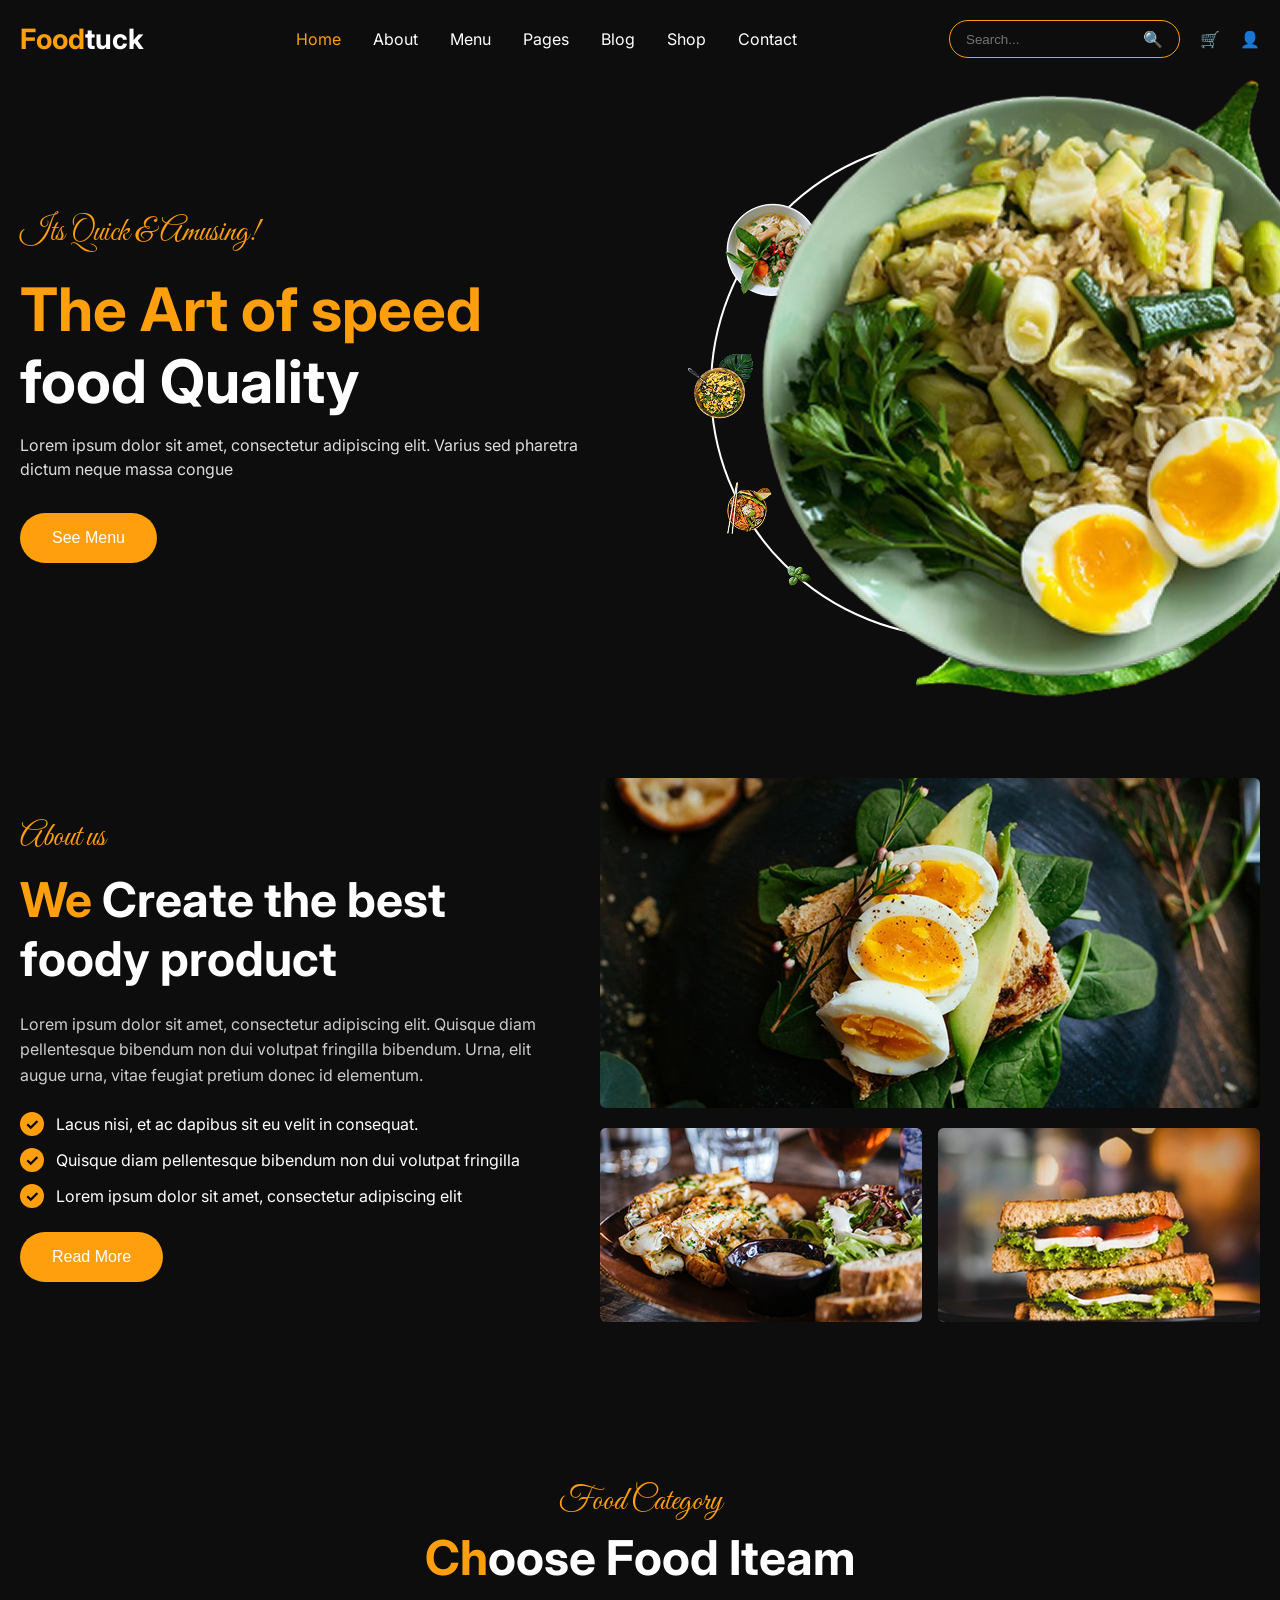
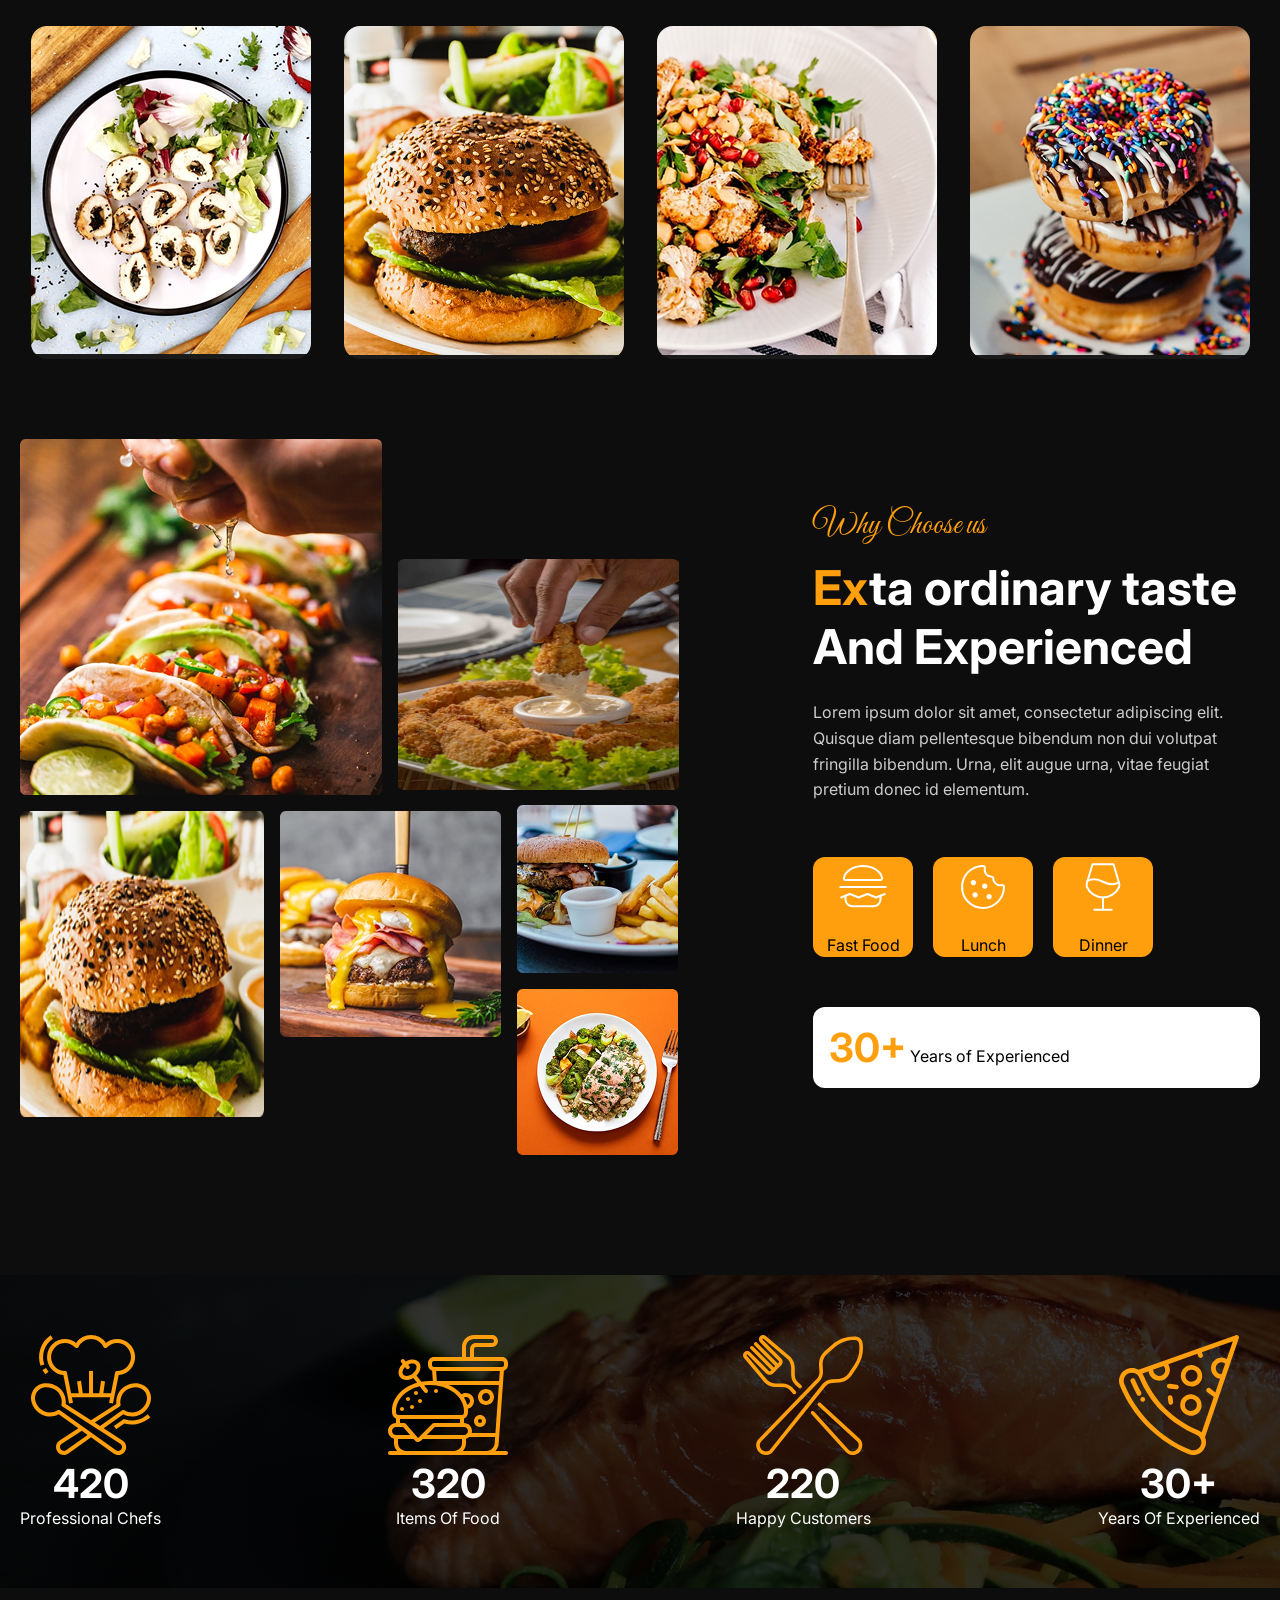
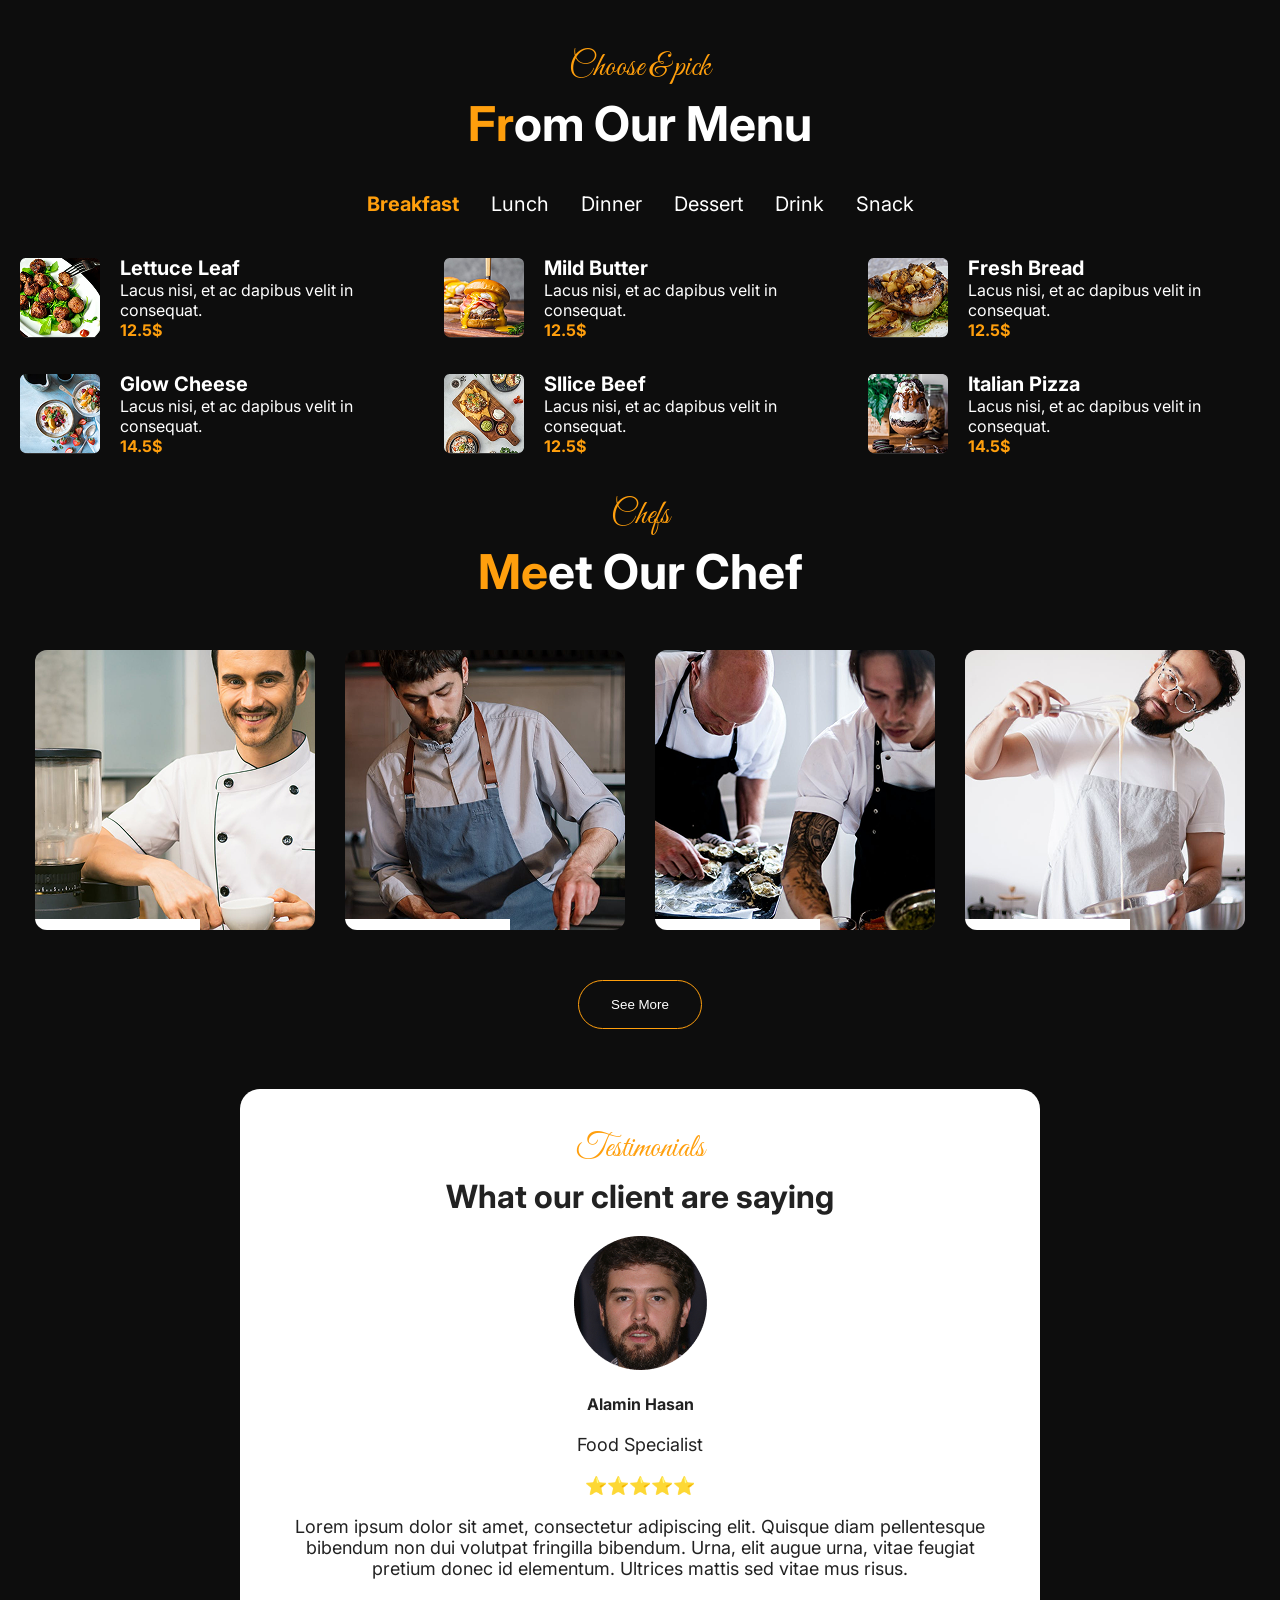
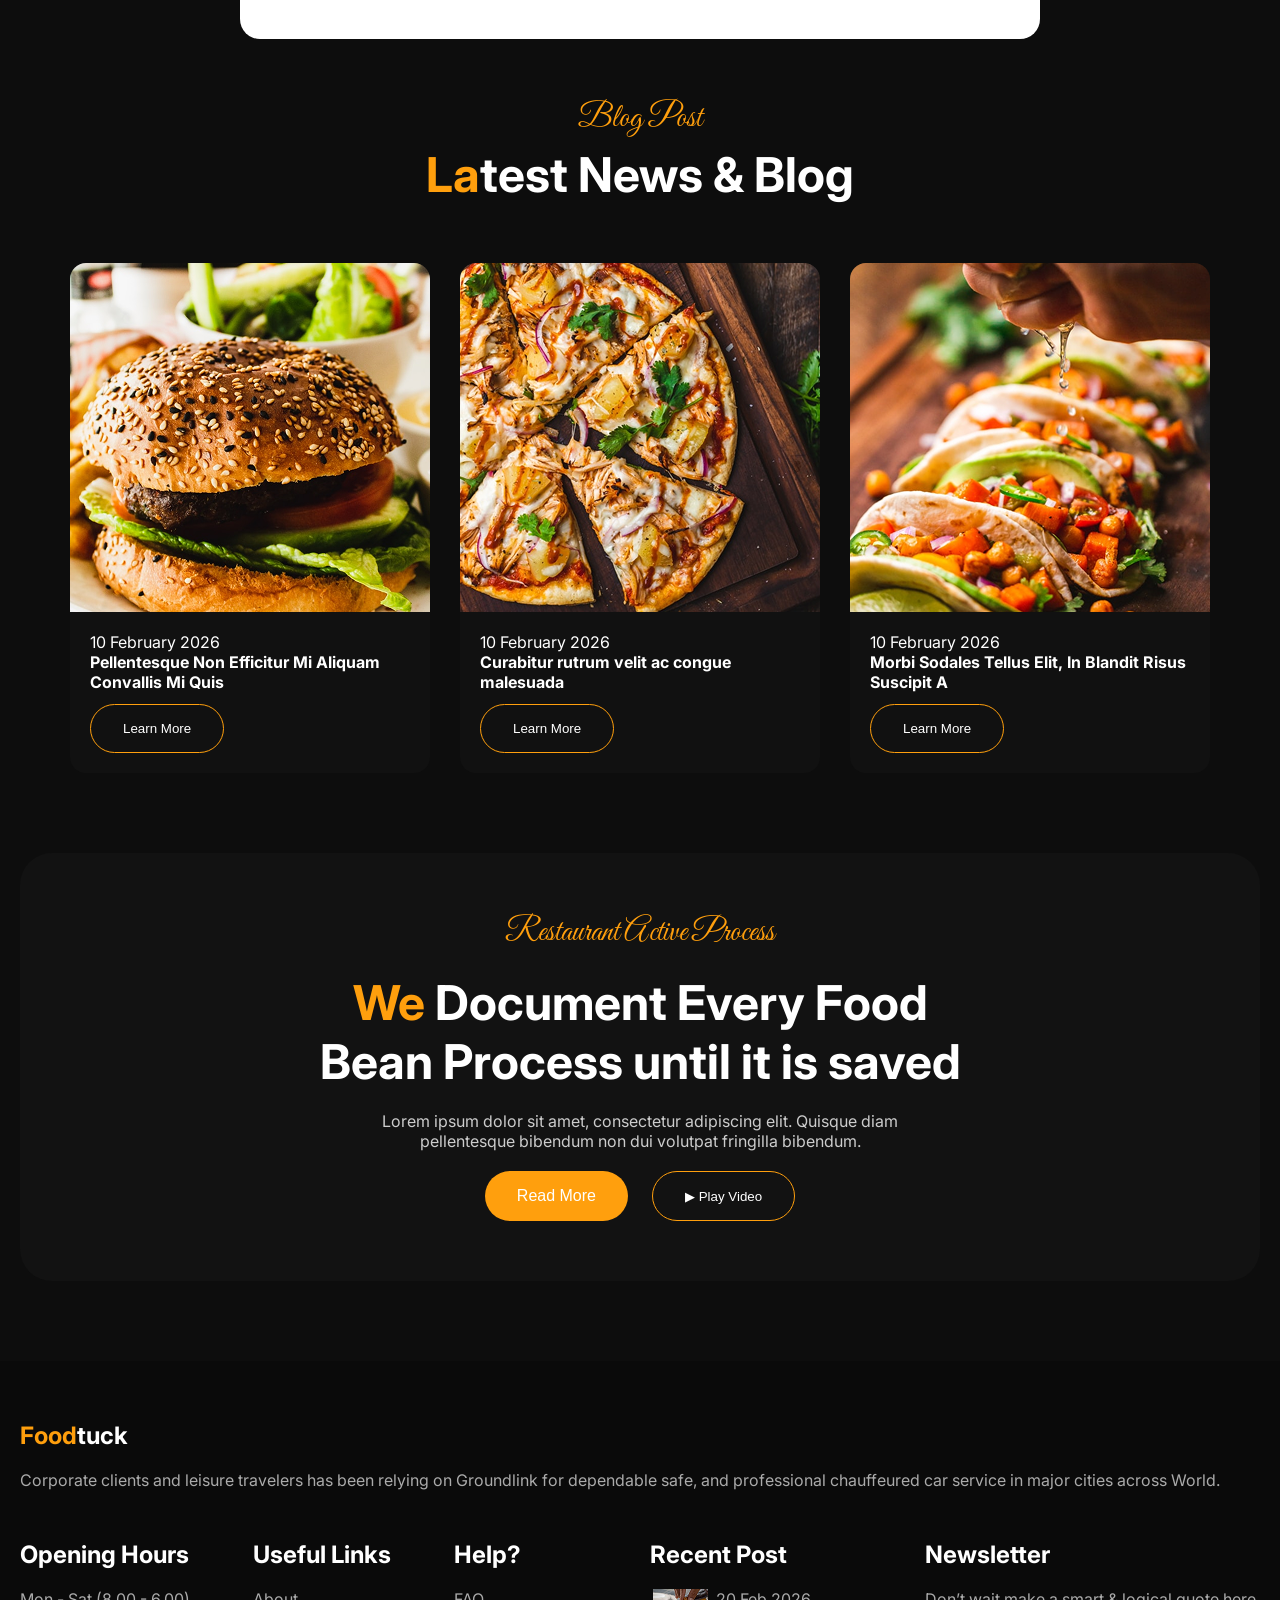
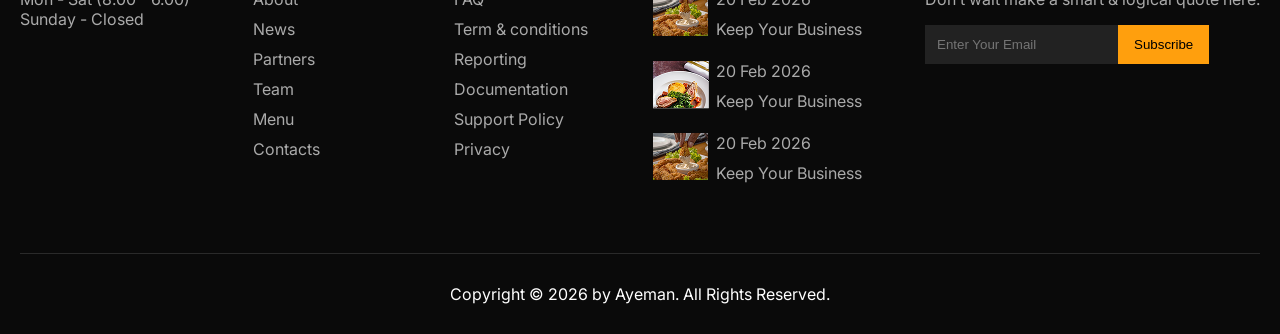
==== index.html @ 201e526c "rename" ====
<!DOCTYPE html>
<html lang="en">
<head>
  <meta charset="UTF-8">
  <meta name="viewport" content="width=device-width, initial-scale=1.0">
  <title>Foodtuck | Restaurant & Fast Food</title>
  <style>
    /* ---------- RESET & GLOBAL ---------- */
    * {
      margin: 0;
      padding: 0;
      box-sizing: border-box;
    }

    body {
      background: #0D0D0D;
      font-family: 'Inter', sans-serif;
      overflow-x: auto;
    }

    /* MAIN WRAPPER */
    .restaurant {
      max-width: 1920px;
      margin: 0 auto;
      background: #0D0D0D;
      color: #FFFFFF;
      overflow-x: hidden;
    }

    /* UTILITY */
    .container {
      max-width: 1320px;
      margin: 0 auto;
      padding: 0 20px;
    }

    /* TYPOGRAPHY & FONTS */
    .great-vibes {
      font-family: 'Great Vibes', cursive;
      font-size: 32px;
      line-height: 40px;
      font-weight: 400;
      color: #FF9F0D;
    }

    .section-title {
      font-size: 48px;
      line-height: 56px;
      font-weight: 700;
      text-align: center;
      margin-bottom: 16px;
    }

    .section-title span:first-child {
      color: #FF9F0D;
    }

    .section-sub {
      text-align: center;
      font-family: 'Great Vibes', cursive;
      font-size: 32px;
      color: #FF9F0D;
      margin-bottom: 8px;
    }

    /* BUTTONS */
    .btn-primary {
      background: #FF9F0D;
      border-radius: 30px;
      padding: 16px 32px;
      font-weight: 500;
      display: inline-block;
      border: none;
      color: #FFFFFF;
      font-size: 16px;
      cursor: pointer;
      transition: 0.3s;
    }

    .btn-primary:hover {
      background: #e68a00;
    }

    .btn-outline {
      background: transparent;
      border: 1px solid #FF9F0D;
      border-radius: 30px;
      padding: 16px 32px;
      color: #FFFFFF;
      font-weight: 500;
      display: inline-block;
      transition: 0.3s;
      cursor: pointer;
    }

    .btn-outline:hover {
      background: rgba(255, 159, 13, 0.1);
    }

    /* ---------- NAVBAR (FLEX) ---------- */
    .navbar {
      display: flex;
      justify-content: space-between;
      align-items: center;
      padding: 20px 0;
      flex-wrap: wrap;
    }

    .logo {
      font-size: 28px;
      font-weight: 700;
    }

    .logo span:first-child {
      color: #FF9F0D;
    }

    .nav-links {
      display: flex;
      gap: 32px;
      list-style: none;
    }

    .nav-links a {
      color: #FFFFFF;
      text-decoration: none;
      font-size: 16px;
      transition: 0.2s;
    }

    .nav-links a:hover,
    .nav-links .active {
      color: #FF9F0D;
    }

    .nav-icons {
      display: flex;
      gap: 20px;
      align-items: center;
    }

    .search-bar {
      border: 1px solid #FF9F0D;
      border-radius: 27px;
      padding: 8px 16px;
      display: flex;
      align-items: center;
      gap: 8px;
    }

    .search-bar input {
      background: transparent;
      border: none;
      color: #FFFFFF;
      outline: none;
    }

    /* ---------- HERO SECTION (FLEX) ---------- */
    .hero {
      display: flex;
      align-items: center;
      justify-content: space-between;
      flex-wrap: wrap;
      gap: 40px;
      padding: 60px 0;
    }

    .hero-content {
      flex: 1;
      min-width: 280px;
    }

    .hero-badge {
      font-family: 'Great Vibes', cursive;
      font-size: 32px;
      color: #FF9F0D;
    }

    .hero-title {
      font-size: 60px;
      line-height: 1.2;
      font-weight: 700;
      margin: 20px 0 16px;
    }

    .hero-title span {
      color: #FF9F0D;
    }

    .hero-desc {
      font-size: 16px;
      line-height: 24px;
      color: #DDDDDD;
      margin-bottom: 32px;
    }

    .hero-buttons {
      display: flex;
      gap: 24px;
      flex-wrap: wrap;
    }

    .hero-image {
      flex: 1;
      display: flex;
      justify-content: center;
      position: relative;
    }

    .circle-bg {
      width: 500px;
      height: 500px;
      border-radius: 50%;
      border: 2px solid #FFFFFF;
      position: relative;
      display: flex;
      align-items: center;
      justify-content: center;
    }

    .hero-img-placeholder {
      width: 80%;
      height: 80%;
      background: linear-gradient(145deg, #3A3A3A, #1F1F1F);
      border-radius: 32px;
      display: flex;
      align-items: center;
      justify-content: center;
      font-size: 14px;
      color: #AAAAAA;
    }

    /* ---------- ABOUT SECTION (FLEX/GRID) ---------- */
    .about-section {
      display: flex;
      flex-wrap: wrap;
      gap: 60px;
      padding: 80px 0;
      align-items: center;
    }

    .about-gallery {
     display: flex;
     flex-direction: column;
      gap: 20px;
    }
    .card-bottom{
      display: flex;
      flex: 1;
    }
    .about-gallery .img-card {
      background: #2A2A2A;
      border-radius: 12px;
      display: flex;
      align-items: center;
      justify-content: center;
      color: #AAAAAA;
    }

    .about-content {
      flex: 1;
    }

    .card-bottom{
      gap:16px;
    }

    .about-title {
      font-family: 'Great Vibes', cursive;
      font-size: 32px;
      color: #FF9F0D;
    }

    .about-main-title {
      font-size: 48px;
      font-weight: 700;
      margin: 12px 0 24px;
    }

    .about-main-title span {
      color: #FF9F0D;
    }

    .about-desc {
      color: #CCCCCC;
      line-height: 1.6;
      margin-bottom: 24px;
    }

    .check-list {
      display: flex;
      flex-direction: column;
      gap: 12px;
      margin: 24px 0;
    }

    .check-item {
      display: flex;
      align-items: center;
      gap: 12px;
    }

    .check-icon {
      width: 24px;
      height: 24px;
      background: #FF9F0D;
      border-radius: 50%;
      display: inline-flex;
      align-items: center;
      justify-content: center;
      font-weight: bold;
      color: #000;
    }

    /* ---------- FOOD CATEGORY (GRID) ---------- */
    .food-category {
      text-align: center;
      margin: 80px 0;
    }

    .category-grid {
      display: flex;
      flex-wrap: wrap;
      justify-content: center;
      gap: 33px;
      margin-top: 40px;
    }

    .category-card {
      width: 280px;
      background: #1A1A1A;
      border-radius: 16px;
      overflow: hidden;
    }

    .category-img {
      height: 200px;
      background: #2C2C2C;
      display: flex;
      align-items: center;
      justify-content: center;
    }

    .category-info {
      padding: 16px;
      background: #FF9F0D;
      color: #000000;
      font-weight: bold;
    }

    /* ---------- WHY CHOOSE US (FLEX) ---------- */
    .why-choose {
      display: flex;
      flex-wrap: wrap;
      gap: 50px;
      padding: 80px 0;
    }

    .why-images {
      flex: 1;
      display: grid;
      grid-template-columns: repeat(2, 1fr);
      gap: 16px;
    }

    .img-placeholder-sm {
      background: #2A2A2A;
      border-radius: 12px;
      height: 160px;
      display: flex;
      align-items: center;
      justify-content: center;
    }

    .why-content {
      flex: 1;
      display: flex;
      flex-direction: column;
      justify-content: center;
      margin-left: 135px;
    }

    .features-icons {
      display: flex;
      gap: 20px;
      margin: 30px 0;
    }

    .feature-box {
      background: #FF9F0D;
      width: 100px;
      height: 100px;
      border-radius: 12px;
      display: flex;
      flex-direction: column;
      align-items: center;
      justify-content: center;
      color: #000000;
    }

    .stats-mini {
      background: #FFFFFF;
      border-radius: 12px;
      padding: 16px;
      margin-top: 20px;
      color: #000000;
    }

    .stats-mini span {
      color: #FF9F0D;
      font-size: 40px;
      font-weight: bold;
    }

    /* ---------- STATS BAR (FLEX) ---------- */
    .stats-bar {
      background: rgba(0, 0, 0, 0.7);
      padding: 60px 0;
      margin: 60px 0;
      background-image: linear-gradient(rgba(0,0,0,0.8), rgba(0,0,0,0.8)), url('./img/fish.png');
    }

    .stats-container {
      display: flex;
      justify-content: space-between;
      flex-wrap: wrap;
      gap: 40px;
      text-align: center;
    }

    .stat-item h3 {
      font-size: 40px;
      font-weight: 700;
    }

    /* ---------- MENU SECTION (TABS + GRID) ---------- */
    .menu-tabs {
      display: flex;
      justify-content: center;
      gap: 32px;
      flex-wrap: wrap;
      margin: 40px 0;
    }

    .tab {
      font-size: 20px;
      cursor: pointer;
      color: #FFFFFF;
    }

    .tab.active {
      color: #FF9F0D;
      font-weight: bold;
    }

    .menu-grid {
      display: grid;
      grid-template-columns: repeat(auto-fill, minmax(360px, 1fr));
      gap: 32px;
      margin: 40px 0;
    }

    .menu-item {
      display: flex;
      gap: 20px;
      align-items: center;
    }

    .menu-img {
      width: 80px;
      height: 80px;
      background: #333333;
      border-radius: 8px;
      flex-shrink: 0;
    }

    .menu-details h4 {
      font-size: 20px;
      font-weight: 700;
    }

    .price {
      color: #FF9F0D;
      font-weight: bold;
    }

    /* ---------- CHEFS GRID (FLEX) ---------- */
    .chefs-grid {
      display: flex;
      flex-wrap: wrap;
      justify-content: center;
      gap: 30px;
      margin: 50px 0;
    }

    .chef-card {
      width: 280px;
      background: #1E1E1E;
      border-radius: 12px;
      overflow: hidden;
      text-align: center;
    }

    .chef-img {
      height: 280px;
      background: #2C2C2C;
      display: flex;
      align-items: center;
      justify-content: center;
    }

    .chef-name {
      margin: 16px 0 4px;
      font-weight: bold;
    }

    /* ---------- TESTIMONIALS ---------- */
    .testimonial {
      background: #FFFFFF;
      color: #222222;
      padding: 40px;
      border-radius: 20px;
      text-align: center;
      max-width: 800px;
      margin: 60px auto;
      position: relative;
    }

    .testimonial p {
      font-size: 18px;
      margin: 20px 0;
    }

    /* ---------- BLOG GRID ---------- */
    .blog-grid {
      display: flex;
      flex-wrap: wrap;
      gap: 30px;
      justify-content: center;
      margin: 60px 0;
    }

    .blog-card {
      width: 360px;
      background: #111111;
      border-radius: 16px;
      overflow: hidden;
    }

    .blog-img {
      background: #2A2A2A;
      display: flex;
      align-items: center;
      justify-content: center;
    }

    .blog-content {
      padding: 20px;
    }

    /* ---------- ACTIVE PROCESS (VIDEO SECTION) ---------- */
    .active-process {
      background: #121212;
      border-radius: 32px;
      padding: 60px 40px;
      text-align: center;
      margin: 80px auto;
    }

    /* ---------- FOOTER (FLEX GRID) ---------- */
    .footer {
      background: #0A0A0A;
      padding: 60px 0 30px;
      margin-top: 80px;
    }

    .footer-grid {
      display: flex;
      flex-wrap: wrap;
      justify-content: space-between;
      gap: 40px;
    }

    .footer-col h4 {
      font-size: 24px;
      margin-bottom: 20px;
    }

    .footer-col p,
    .footer-col li {
      color: #AAAAAA;
      list-style: none;
      margin-bottom: 10px;
    }

    .newsletter {
      display: flex;
      margin-top: 16px;
    }

    .newsletter input {
      padding: 12px;
      background: #222222;
      border: none;
      color: white;
    }

    .newsletter button {
      background: #FF9F0D;
      border: none;
      padding: 0 16px;
      cursor: pointer;
    }

    /* ---------- RESPONSIVE ---------- */
    @media (max-width: 1024px) {
      .navbar {
        flex-direction: column;
        gap: 20px;
      }
      .hero-title {
        font-size: 42px;
      }
      .section-title {
        font-size: 36px;
      }
      .circle-bg {
        width: 350px;
        height: 350px;
      }
    }

    @media (max-width: 768px) {
      .about-main-title {
        font-size: 32px;
      }
      .stats-container {
        justify-content: center;
      }
      .footer-grid {
        flex-direction: column;
      }
    }

    .first{
      position: absolute;
      top:60px;
      left:10px;
      
    }

    .second{
      position: absolute;
      left:-30px;
    }

    .third{
      position: absolute;
      bottom:20%;
      left:1%;
    }

    .forth{
      position: absolute;
      bottom: 10%;
      left: 15%;
    }

    .bl{
      position: absolute;
      right: -30%;
      z-index: 2;
    }

    .list{
      position: absolute;
      right: -30%;
      z-index: 1;
    }
    
    .one{
      width: 660px;
    }
    /* Точные размеры как в исходном коде (без адаптива) */
.why-chose-us__gallery {
  position: relative;
  width: 658px;
  height: 716px;
}

.gallery-grid {
  position: relative;
  width: 100%;
  height: 100%;
}

.gallery-img--1 {
  position: absolute;
  left: 0px;
  top: 0px;
  width: 362px;
  height: 356px;
}

.gallery-img--2 {
  position: absolute;
  left: 0px;
  top: 372px;
  width: 244px;
  height: 306px;
}

.gallery-img--3 {
  position: absolute;
  left: 378px;
  top: 120px;
  width: 281px;
  height: 231px;
}

.gallery-img--4 {
  position: absolute;
  left: 260px;
  top: 372px;
  width: 221px;
  height: 226px;
}

.gallery-img--5 {
  position: absolute;
  left: 497px;
  top: 366px;
  width: 161px;
  height: 168px;
}

.gallery-img--6 {
  position: absolute;
  left: 497px;
  top: 550px;
  width: 161px;
  height: 166px;
}

.choosing{
  display: flex;
  padding-bottom: 60px;
}
  </style>
  <link href="https://fonts.googleapis.com/css2?family=Inter:opsz,wght@14..32,300;14..32,400;14..32,500;14..32,600;14..32,700&family=Great+Vibes&display=swap" rel="stylesheet">
</head>
<body>
<div class="restaurant">
  <!-- ========== NAVBAR ========== -->
  <div class="container">
    <div class="navbar">
      <div class="logo"><span>Food</span>tuck</div>
      <ul class="nav-links">
        <li><a href="#" class="active">Home</a></li>
        <li><a href="#">About</a></li>
        <li><a href="#">Menu</a></li>
        <li><a href="#">Pages</a></li>
        <li><a href="#">Blog</a></li>
        <li><a href="#">Shop</a></li>
        <li><a href="#">Contact</a></li>
      </ul>
      <div class="nav-icons">
        <div class="search-bar"><input placeholder="Search..."><span>🔍</span></div>
        <span>🛒</span>
        <span>👤</span>
      </div>
    </div>
  </div>

  <!-- ========== HERO SECTION ========== -->
  <div class="container">
    <div class="hero">
      <div class="hero-content">
        <div class="hero-badge">Its Quick & Amusing!</div>
        <div class="hero-title"><span>The Art of speed</span><br> food Quality</div>
        <div class="hero-desc">Lorem ipsum dolor sit amet, consectetur adipiscing elit. Varius sed pharetra dictum neque massa congue</div>
        <div class="hero-buttons">
          <button class="btn-primary">See Menu</button>
          
        </div>
      </div>
      <div class="hero-image">
        <div class="circle-bg">
          <!--<div class="hero-img-placeholder">Hero dish</div>-->
          <img class="bl" src="./img/bl.png">
          <img class="list" src="./img/list.png">
          <img class="first" src="./img/с1 (1).png">
          <img class="second" src="./img/с2.png">
          <img class="third" src="./img/с3.png">
          <img class="forth" src="./img/с4.png">
          
        </div>
      </div>
    </div>
  </div>

  <!-- ========== ABOUT US ========== -->
  <div class="container">
    <div class="about-section">
         <div class="about-content">
        <div class="about-title">About us</div>
        <div class="about-main-title"><span>We</span> Create the best <br> foody product</div>
        <div class="about-desc">Lorem ipsum dolor sit amet, consectetur adipiscing elit. Quisque diam pellentesque bibendum non dui volutpat fringilla bibendum. Urna, elit augue urna, vitae feugiat pretium donec id elementum.</div>
        <div class="check-list">
          <div class="check-item"><span class="check-icon">✓</span> Lacus nisi, et ac dapibus sit eu velit in consequat.</div>
          <div class="check-item"><span class="check-icon">✓</span> Quisque diam pellentesque bibendum non dui volutpat fringilla</div>
          <div class="check-item"><span class="check-icon">✓</span> Lorem ipsum dolor sit amet, consectetur adipiscing elit</div>
        </div>
        <button class="btn-primary">Read More</button>
      </div>
    
      <div class="about-gallery">
        <div class="img-card ">
          <img src="./img/about1.png">
        </div>
        <div class="card-bottom">
          <div class="img-card"><img src="./img/about2.png"></div>
          <div class="img-card"><img src="./img/about3.png"></div>
        </div>
        
      </div>
   </div>
  </div>

  <!-- ========== FOOD CATEGORY ========== -->
  <div class="container">
    <div class="food-category">
      <div class="section-sub">Food Category</div>
      <div class="section-title"><span>Ch</span>oose Food Iteam</div>
      <div class="category-grid">
        <div class="category-card"> <img src="./img/f1.png"> </div>
        <div class="category-card"><img src="./img/f2.png"></div>
        <div class="category-card"><img src="./img/f3.png"></div>
        <div class="category-card"><img src="./img/f4.png"></div>
      </div>
    </div>
  </div>

  <!-- ========== WHY CHOOSE US ========== -->
  <div class="container choosing">
    <!--<div class="why-choose">
      <div class="why-images">
        <div class="img-placeholder-sm">🍳 cooking</div>
        <div class="img-placeholder-sm">🥘 kitchen</div>
        <div class="img-placeholder-sm">🍲 soup</div>
        <div class="img-placeholder-sm">🥩 steak</div>
      </div>-->
      <div class="why-chose-us__gallery">
        <div class="gallery-grid">
          <img class="gallery-img gallery-img--1" src="./img/us1.png" alt="food 1">
          <img class="gallery-img gallery-img--2" src="./img/us2.png" alt="food 2">
          <img class="gallery-img gallery-img--3" src="./img/us3.png" alt="food 3">
          <img class="gallery-img gallery-img--4" src="./img/us4.png" alt="food 4">
          <img class="gallery-img gallery-img--5" src="./img/us5.png" alt="food 5">
          <img class="gallery-img gallery-img--6" src="./img/us6.png" alt="food 6">
        </div>
      </div>
      <div class="why-content">
        <div class="about-title">Why Choose us</div>
        <div class="about-main-title"><span>Ex</span>ta ordinary taste <br> And Experienced</div>
        <div class="about-desc">Lorem ipsum dolor sit amet, consectetur adipiscing elit. Quisque diam pellentesque bibendum non dui volutpat fringilla bibendum. Urna, elit augue urna, vitae feugiat pretium donec id elementum.</div>
        <div class="features-icons">
          <div class="feature-box">
            <svg width="56" height="56" viewBox="0 0 56 56" fill="none" xmlns="http://www.w3.org/2000/svg">
            <path d="M10.6751 21C10.414 20.9994 10.1563 20.9405 9.92103 20.8274C9.68571 20.7144 9.47866 20.5501 9.31506 20.3466C9.15146 20.1432 9.03545 19.9057 8.97554 19.6516C8.91563 19.3975 8.91332 19.1332 8.9688 18.8781C10.3688 12.1406 18.3532 7 28.0001 7C37.6469 7 45.6313 12.1406 47.0313 18.8781C47.0868 19.1332 47.0845 19.3975 47.0246 19.6516C46.9646 19.9057 46.8486 20.1432 46.685 20.3466C46.5214 20.5501 46.3144 20.7144 46.0791 20.8274C45.8438 20.9405 45.5861 20.9994 45.325 21H10.6751Z" stroke="white" stroke-width="2" stroke-linecap="round" stroke-linejoin="round" />
            <path d="M45.5 36.75V40.25C45.5 42.1065 44.7625 43.887 43.4497 45.1997C42.137 46.5125 40.3565 47.25 38.5 47.25H17.5C15.6435 47.25 13.863 46.5125 12.5503 45.1997C11.2375 43.887 10.5 42.1065 10.5 40.25V36.75" stroke="white" stroke-width="2" stroke-linecap="round" stroke-linejoin="round" />
            <path d="M6.125 38.5L14.875 35L23.625 38.5L32.375 35L41.125 38.5L49.875 35" stroke="white" stroke-width="2" stroke-linecap="round" stroke-linejoin="round" />
            <path d="M5.25 28H50.75" stroke="white" stroke-width="2" stroke-linecap="round" stroke-linejoin="round" />
          </svg>
        <br>Fast Food</div>
          <div class="feature-box">
            <svg width="56" height="56" viewBox="0 0 56 56" fill="none" xmlns="http://www.w3.org/2000/svg">
            <path d="M49 27.8687C49.0203 30.6512 48.4852 33.4097 47.426 35.9827C46.3667 38.5557 44.8046 40.8914 42.8312 42.8531C34.7594 50.925 21.5469 51.0125 13.3656 43.05C10.3641 40.1292 8.30448 36.3778 7.45134 32.2775C6.59819 28.1773 6.99051 23.9156 8.57789 20.0401C10.1653 16.1645 12.8752 12.8521 16.3595 10.5284C19.8438 8.20478 23.9433 6.976 28.1312 6.99998C28.3933 7.00384 28.6512 7.06578 28.8864 7.18134C29.1216 7.29689 29.3283 7.46319 29.4915 7.66823C29.6547 7.87328 29.7704 8.11198 29.8302 8.36712C29.89 8.62226 29.8925 8.8875 29.8375 9.14373C29.6096 10.16 29.6113 11.2144 29.8426 12.2299C30.0738 13.2455 30.5288 14.1966 31.1744 15.014C31.8199 15.8314 32.6397 16.4944 33.574 16.9548C34.5083 17.4151 35.5335 17.6612 36.575 17.675C37.0391 17.675 37.4842 17.8594 37.8124 18.1875C38.1406 18.5157 38.325 18.9609 38.325 19.425C38.3388 20.4664 38.5848 21.4917 39.0452 22.426C39.5055 23.3603 40.1686 24.1801 40.986 24.8256C41.8033 25.4711 42.7545 25.9261 43.77 26.1574C44.7856 26.3887 45.8399 26.3904 46.8562 26.1625C47.1125 26.1074 47.3777 26.1099 47.6329 26.1698C47.888 26.2296 48.1267 26.3453 48.3317 26.5085C48.5368 26.6717 48.7031 26.8783 48.8186 27.1136C48.9342 27.3488 48.9961 27.6067 49 27.8687V27.8687Z" stroke="white" stroke-width="2" stroke-linecap="round" stroke-linejoin="round" />
            <path d="M34.125 40.25C35.5747 40.25 36.75 39.0747 36.75 37.625C36.75 36.1753 35.5747 35 34.125 35C32.6753 35 31.5 36.1753 31.5 37.625C31.5 39.0747 32.6753 40.25 34.125 40.25Z" fill="white" />
            <path d="M20.125 38.5C21.5747 38.5 22.75 37.3247 22.75 35.875C22.75 34.4253 21.5747 33.25 20.125 33.25C18.6753 33.25 17.5 34.4253 17.5 35.875C17.5 37.3247 18.6753 38.5 20.125 38.5Z" fill="white" />
            <path d="M18.375 26.25C19.8247 26.25 21 25.0747 21 23.625C21 22.1753 19.8247 21 18.375 21C16.9253 21 15.75 22.1753 15.75 23.625C15.75 25.0747 16.9253 26.25 18.375 26.25Z" fill="white" />
            <path d="M29.75 29.75C31.1997 29.75 32.375 28.5747 32.375 27.125C32.375 25.6753 31.1997 24.5 29.75 24.5C28.3003 24.5 27.125 25.6753 27.125 27.125C27.125 28.5747 28.3003 29.75 29.75 29.75Z" fill="white" />
          </svg>
          <br>Lunch</div>
          <div class="feature-box">
            <svg width="56" height="56" viewBox="0 0 56 56" fill="none" xmlns="http://www.w3.org/2000/svg">
            <path d="M28 38.5V50.75" stroke="white" stroke-width="2" stroke-linecap="round" stroke-linejoin="round" />
            <path d="M19.25 50.75H36.75" stroke="white" stroke-width="2" stroke-linecap="round" stroke-linejoin="round" />
            <path d="M17.5001 5.25H38.5001L44.2094 24.5656C44.5613 25.7756 44.4682 27.0715 43.9469 28.2187C42.5604 31.2864 40.3185 33.8891 37.49 35.7147C34.6616 37.5403 31.3665 38.5113 28.0001 38.5113C24.6336 38.5113 21.3386 37.5403 18.5101 35.7147C15.6816 33.8891 13.4397 31.2864 12.0532 28.2187C11.5319 27.0715 11.4388 25.7756 11.7907 24.5656L17.5001 5.25Z" stroke="white" stroke-width="2" stroke-linecap="round" stroke-linejoin="round" />
            <path d="M12.5781 21.9406C14.8969 20.6938 20.2781 18.9 28 22.75C36.225 26.8625 41.8031 24.5438 43.8375 23.3406" stroke="white" stroke-width="2" stroke-linecap="round" stroke-linejoin="round" />
          </svg>
          <br>Dinner</div>
        </div>
        <div class="stats-mini"><span>30+</span> Years of Experienced</div>
      </div>
    <!--</div>-->
  </div>

  <!-- ========== STATS COUNTER ========== -->
  <div class="stats-bar">
    <div class="container">
      <div class="stats-container">
        <div class="stat-item"><div class="stat-icon">
          <svg width="120" height="120" viewBox="0 0 120 120" fill="none" xmlns="http://www.w3.org/2000/svg">
          <path d="M113.789 81.4836C110.895 83.506 107.57 84.8207 104.079 85.3223C100.588 85.824 97.0282 85.4987 93.685 84.3725C93.3821 84.2642 93.0577 84.2308 92.7392 84.2752C92.4207 84.3196 92.1176 84.4403 91.8555 84.6272L82.8582 91.0289L85.1735 94.3009L93.3371 88.4831C97.1526 89.6014 101.169 89.8515 105.093 89.2154C109.017 88.5793 112.75 87.0728 116.02 84.8058C117.199 84.007 118.316 83.1205 119.362 82.1537L116.65 79.2046C115.755 80.0358 114.799 80.7977 113.789 81.4836Z" fill="#FF9F0D" />
          <path d="M93.6548 51.5438C90.7931 53.3784 88.5006 55.9806 87.0373 59.0554C85.574 62.1302 84.9982 65.5548 85.3752 68.9412L60.0286 85.2432L34.678 68.9512C35.0632 65.5638 34.4901 62.1359 33.0245 59.0599C31.5589 55.984 29.2598 53.3841 26.3904 51.5579C22.5815 48.9237 17.9498 47.7648 13.3542 48.2959C11.1864 48.5088 9.09226 49.1993 7.22121 50.3181C5.35016 51.437 3.74837 52.9565 2.53023 54.7682C1.31208 56.5799 0.507622 58.6391 0.174288 60.7989C-0.159046 62.9586 -0.0130305 65.1655 0.601907 67.262C1.83378 71.7341 4.64061 75.6061 8.5016 78.1594C11.2661 80.1479 14.5333 81.3142 17.9283 81.5246C21.3232 81.735 24.7086 80.981 27.696 79.3491L47.3723 93.3661L28.6477 105.413C27.7627 105.977 26.9995 106.714 26.4034 107.58C25.8073 108.445 25.3904 109.422 25.1775 110.452C24.9646 111.483 24.9599 112.545 25.1638 113.577C25.3677 114.609 25.7759 115.59 26.3644 116.461C26.9506 117.33 27.7039 118.073 28.5802 118.645C29.4565 119.218 30.438 119.61 31.467 119.796C32.4961 119.983 33.5521 119.962 34.5728 119.734C35.5936 119.505 36.5586 119.075 37.4112 118.467L60.0286 102.374L82.646 118.479C83.4995 119.106 84.4703 119.553 85.5002 119.794C86.5301 120.035 87.5978 120.065 88.6396 119.882C89.6813 119.699 90.6755 119.307 91.5626 118.73C92.4497 118.152 93.2115 117.401 93.8024 116.521C94.3932 115.641 94.8009 114.65 95.0011 113.608C95.2012 112.566 95.1897 111.494 94.9672 110.457C94.7447 109.42 94.3158 108.438 93.7062 107.571C93.0965 106.704 92.3188 105.969 91.4194 105.411L72.6729 93.3741L92.3632 79.3511C95.3502 80.9836 98.7354 81.7383 102.13 81.5286C105.525 81.3188 108.793 80.1533 111.558 78.1655C119.775 72.6004 122.458 62.1002 117.534 54.7577C112.609 47.4152 101.89 45.9788 93.6548 51.5438ZM35.0959 115.203C34.2416 115.78 33.1963 115.999 32.1833 115.814C31.1702 115.628 30.2695 115.053 29.6734 114.21C29.3849 113.783 29.1848 113.302 29.0849 112.796C28.9851 112.29 28.9875 111.769 29.0921 111.264C29.1967 110.758 29.4014 110.279 29.6939 109.855C29.9864 109.431 30.3609 109.07 30.7951 108.793L50.8872 95.8657L56.5636 99.9061L35.0959 115.203ZM90.9596 111.265C91.1162 112.026 91.0409 112.817 90.7435 113.535C90.446 114.252 89.9402 114.864 89.2918 115.289C88.6434 115.714 87.8825 115.934 87.108 115.919C86.3335 115.905 85.5814 115.656 84.9493 115.207L28.8877 75.2846C28.5458 75.0414 28.1365 74.9121 27.7174 74.915C27.2984 74.9179 26.8908 75.0528 26.5523 75.3007C24.1837 76.8517 21.3988 77.6383 18.5716 77.5547C15.7444 77.4711 13.0105 76.5215 10.737 74.8332C7.67804 72.82 5.45033 69.7623 4.46678 66.2269C3.99615 64.6825 3.8756 63.0521 4.11396 61.4549C4.35232 59.8577 4.94355 58.3343 5.8444 56.9959C6.74525 55.6576 7.93291 54.5383 9.32049 53.7199C10.7081 52.9016 12.2605 52.4048 13.864 52.266C17.4991 51.8567 21.1588 52.7832 24.165 54.874C26.575 56.3582 28.4746 58.5465 29.609 61.1454C30.7435 63.7442 31.0583 66.6291 30.5112 69.4126C30.4084 69.8207 30.4361 70.2508 30.5904 70.6421C30.7447 71.0335 31.0178 71.3663 31.3709 71.5933L89.2621 108.791C89.6963 109.068 90.0704 109.43 90.3621 109.855C90.6538 110.28 90.857 110.759 90.9596 111.265ZM109.314 74.8292C107.04 76.517 104.305 77.4661 101.478 77.5489C98.6504 77.6318 95.8653 76.8444 93.4968 75.2927C93.1583 75.0448 92.7508 74.9099 92.3317 74.907C91.9127 74.9041 91.5033 75.0334 91.1615 75.2766L69.042 91.0329L63.7395 87.6225L88.6802 71.5732C89.0326 71.3464 89.3052 71.0143 89.4594 70.6238C89.6137 70.2333 89.6418 69.804 89.54 69.3966C89.0038 66.6125 89.3245 63.7307 90.4594 61.1339C91.5944 58.5371 93.4899 56.3482 95.8941 54.858C102.292 50.5307 110.518 51.4857 114.215 56.9805C117.912 62.4754 115.71 70.502 109.314 74.8292Z" fill="#FF9F0D" />
          <path d="M21.8938 3.67709L19.6805 0.334839C14.8507 3.5459 11.2286 8.28405 9.38943 13.7968C7.5503 19.3095 7.59957 25.2807 9.52942 30.7621L13.2983 29.422C11.6665 24.7832 11.6262 19.7303 13.1839 15.0658C14.7415 10.4014 17.8079 6.39291 21.8958 3.67709H21.8938Z" fill="#FF9F0D" />
          <path d="M17.5412 36.6482C16.5785 35.5524 15.7253 34.3644 14.994 33.1013L11.533 35.1075C12.3965 36.6008 13.4044 38.0051 14.5421 39.3003L17.5412 36.6482Z" fill="#FF9F0D" />
          <path d="M81.9825 68.6102L87.6748 40.0546C92.3028 39.6506 96.5957 37.4664 99.6554 33.9591C102.715 30.4518 104.304 25.8932 104.091 21.237C103.877 16.5808 101.877 12.188 98.5093 8.97752C95.1414 5.76709 90.6667 3.98785 86.0213 4.01211C81.9783 3.99774 78.0513 5.36706 74.8886 7.89401C73.2412 5.46198 71.0259 3.47121 68.4359 2.09527C65.8458 0.719328 62.9596 0 60.0289 0C57.0982 0 54.212 0.719328 51.6219 2.09527C49.0319 3.47121 46.8166 5.46198 45.1692 7.89401C42.0065 5.36706 38.0794 3.99774 34.0365 4.01211C29.407 4.01168 24.9554 5.80153 21.6073 9.00953C18.2591 12.2175 16.272 16.5969 16.0591 21.2371C15.8462 25.8772 17.4238 30.4213 20.464 33.9244C23.5042 37.4275 27.773 39.6202 32.383 40.0466L38.0753 68.6102L41.9942 67.8238L40.8745 62.1905H79.1833L78.0636 67.8077L81.9825 68.6102ZM72.3313 58.1782L74.0048 46.4262L70.046 45.8564L68.2925 58.1782H62.0283V36.1105H58.0295V58.1782H51.7653L50.0118 45.8564L46.053 46.4262L47.7265 58.1782H40.0747L35.9959 37.7155C35.9037 37.2623 35.6583 36.8551 35.3013 36.5626C34.9442 36.2701 34.4974 36.1104 34.0365 36.1105C30.3245 36.1105 26.7646 34.631 24.1399 31.9974C21.5151 29.3638 20.0406 25.7919 20.0406 22.0675C20.0406 18.343 21.5151 14.7711 24.1399 12.1375C26.7646 9.50395 30.3245 8.02441 34.0365 8.02441C35.9419 8.01951 37.8278 8.40892 39.5765 9.16832C41.3251 9.92771 42.8989 11.0408 44.1995 12.4379C44.4217 12.6737 44.6977 12.8519 45.0036 12.9572C45.3096 13.0625 45.6364 13.0917 45.9561 13.0424C46.2758 12.9931 46.5788 12.8667 46.8391 12.6741C47.0994 12.4814 47.3092 12.2283 47.4506 11.9364C48.5928 9.56299 50.3788 7.56082 52.6037 6.15975C54.8286 4.75868 57.4021 4.01548 60.0289 4.01548C62.6557 4.01548 65.2292 4.75868 67.4541 6.15975C69.679 7.56082 71.465 9.56299 72.6072 11.9364C72.7486 12.2283 72.9584 12.4814 73.2187 12.6741C73.479 12.8667 73.782 12.9931 74.1017 13.0424C74.4214 13.0917 74.7482 13.0625 75.0542 12.9572C75.3601 12.8519 75.6361 12.6737 75.8583 12.4379C77.1589 11.0408 78.7327 9.92771 80.4813 9.16832C82.23 8.40892 84.1159 8.01951 86.0213 8.02441C89.7333 8.02441 93.2932 9.50395 95.9179 12.1375C98.5427 14.7711 100.017 18.343 100.017 22.0675C100.017 25.7919 98.5427 29.3638 95.9179 31.9974C93.2932 34.631 89.7333 36.1105 86.0213 36.1105C85.5604 36.1104 85.1136 36.2701 84.7565 36.5626C84.3995 36.8551 84.1541 37.2623 84.0619 37.7155L79.9831 58.1782H72.3313Z" fill="#FF9F0D" />
        </svg>
        </div><h3>420</h3><p>Professional Chefs</p></div>
        <div class="stat-item"><div class="stat-icon">
          <svg width="120" height="120" viewBox="0 0 120 120" fill="none" xmlns="http://www.w3.org/2000/svg">
          <path d="M20.001 65.9528C21.1065 65.9528 22.0026 65.0574 22.0026 63.9528C22.0026 62.8482 21.1065 61.9528 20.001 61.9528C18.8956 61.9528 17.9995 62.8482 17.9995 63.9528C17.9995 65.0574 18.8956 65.9528 20.001 65.9528Z" fill="#FF9F0D" />
          <path d="M28.001 59.957C29.1065 59.957 30.0026 59.0616 30.0026 57.957C30.0026 56.8524 29.1065 55.957 28.001 55.957C26.8956 55.957 25.9995 56.8524 25.9995 57.957C25.9995 59.0616 26.8956 59.957 28.001 59.957Z" fill="#FF9F0D" />
          <path d="M48.0015 57.9586C49.107 57.9586 50.0031 57.0632 50.0031 55.9586C50.0031 54.854 49.107 53.9586 48.0015 53.9586C46.8961 53.9586 46 54.854 46 55.9586C46 57.0632 46.8961 57.9586 48.0015 57.9586Z" fill="#FF9F0D" />
          <path d="M14.0025 75.9449C15.1079 75.9449 16.004 75.0495 16.004 73.9449C16.004 72.8403 15.1079 71.9449 14.0025 71.9449C12.8971 71.9449 12.001 72.8403 12.001 73.9449C12.001 75.0495 12.8971 75.9449 14.0025 75.9449Z" fill="#FF9F0D" />
          <path d="M24.0018 73.9465C25.1072 73.9465 26.0033 73.0511 26.0033 71.9465C26.0033 70.8419 25.1072 69.9465 24.0018 69.9465C22.8964 69.9465 22.0002 70.8419 22.0002 71.9465C22.0002 73.0511 22.8964 73.9465 24.0018 73.9465Z" fill="#FF9F0D" />
          <path d="M32.0013 67.9509C33.1067 67.9509 34.0028 67.0555 34.0028 65.951C34.0028 64.8464 33.1067 63.951 32.0013 63.951C30.8959 63.951 29.9998 64.8464 29.9998 65.951C29.9998 67.0555 30.8959 67.9509 32.0013 67.9509Z" fill="#FF9F0D" />
          <path d="M114 21.9831H86V13.9893C86 12.8856 86.8954 11.9908 88 11.9908H104C107.314 11.9908 110 9.30657 110 5.9954C110 2.68423 107.314 0 104 0H86C79.3753 0.00660969 74.0066 5.37121 74 11.9908V21.9831H46C42.6863 21.9831 40 24.6674 40 27.9785V29.977C40.0085 32.5524 41.6659 34.8333 44.114 35.6387L44.86 46.0787C43.912 46.0227 42.966 45.9648 42 45.9648C39.1032 45.9709 36.2131 46.2425 33.366 46.7761L28.514 40.481C33.16 35.8845 33.418 30.4666 31.028 27.369C28.638 24.2714 23.312 23.1443 17.698 26.4537L16.4 24.761C15.9713 24.1749 15.2582 23.8671 14.5373 23.9571C13.8163 24.0471 13.2009 24.5207 12.9297 25.1943C12.6586 25.8678 12.7743 26.6353 13.232 27.1991L14.536 28.8938C9.874 33.4903 9.646 38.9202 12.022 42.0058C14.44 45.1414 19.786 46.2026 25.352 42.9211L29.1 47.7834C14.484 51.9602 4 62.9917 4 75.9418C3.99526 76.8214 4.04603 77.7005 4.152 78.5738C4.39272 80.824 5.88099 82.7471 8 83.5459V87.9326C3.97646 87.9276 0.577869 90.915 0.0699343 94.9033C-0.438 98.8916 2.10345 102.634 6 103.637V107.917C6.00077 110.914 7.13112 113.801 9.166 116.003H2C0.89543 116.003 0 116.898 0 118.002C0 119.105 0.89543 120 2 120H118C119.105 120 120 119.105 120 118.002C120 116.898 119.105 116.003 118 116.003H107.514C109.349 114.019 110.456 111.472 110.656 108.779L115.886 35.6347C118.333 34.8303 119.99 32.5512 120 29.977V27.9785C120 24.6674 117.314 21.9831 114 21.9831ZM15.184 39.5697C13.584 37.4873 15.052 34.2018 17 32.0994L18.108 33.5363C18.5367 34.1225 19.2498 34.4302 19.9707 34.3402C20.6917 34.2502 21.3071 33.7766 21.5783 33.103C21.8494 32.4295 21.7337 31.662 21.276 31.0982L20.168 29.6613C22.586 28.3762 26.216 27.6808 27.86 29.8131C29.848 32.3912 27.196 36.6299 24.574 38.6484C21.952 40.6668 17.174 42.1477 15.184 39.5697ZM78 11.9908C78 7.57591 81.5817 3.99694 86 3.99694H104C105.105 3.99694 106 4.89168 106 5.9954C106 7.09913 105.105 7.99387 104 7.99387H88C84.6863 7.99387 82 10.6781 82 13.9893V21.9831H78V11.9908ZM111.136 45.9648H48.862L48.148 35.9724H111.852L111.136 45.9648ZM107.42 97.9249H83.716C83.8961 97.2737 83.9916 96.602 84 95.9265C84 91.5116 80.4183 87.9326 76 87.9326V83.5359C78.112 82.7464 79.5988 80.8356 79.844 78.5957C79.952 77.7153 80.0041 76.8288 80 75.9418C80 75.1864 79.926 74.4449 79.856 73.7035C83.8008 72.7677 86.4184 69.0274 85.9442 65.0039C85.47 60.9804 82.0544 57.95 78 57.9556C76.4297 57.9644 74.8978 58.4411 73.6 59.3245C70.0997 55.3061 65.7551 52.1091 60.876 49.9617H110.852L107.42 97.9249ZM76 91.9295C78.2091 91.9295 80 93.719 80 95.9265C80 98.1339 78.2091 99.9234 76 99.9234H38.828L46.828 91.9295H76ZM78 107.917V103.637C79.1975 103.324 80.3055 102.737 81.236 101.922H107.134L106.666 108.491C106.346 112.666 102.87 115.895 98.68 115.911H74.92C76.9017 113.719 77.9992 110.871 78 107.917ZM75.946 62.552C76.5622 62.1668 77.2731 61.9593 78 61.9525C79.9758 61.9437 81.6585 63.3853 81.9516 65.3377C82.2447 67.2901 81.0594 69.1616 79.168 69.7325C78.467 67.1888 77.3804 64.7672 75.946 62.552ZM31.716 51.1828L36.416 57.2801C37.0923 58.1477 38.3431 58.3062 39.2148 57.6348C40.0865 56.9634 40.2515 55.7144 39.584 54.84L36.142 50.3754C38.0833 50.108 40.0403 49.9698 42 49.9617C60.748 49.9617 76 61.6168 76 75.9418C76.0024 76.6765 75.9597 77.4106 75.872 78.1401C75.7689 79.1651 74.903 79.9439 73.872 79.9387H10.12C9.08146 79.9369 8.21497 79.1455 8.12 78.1121C8.03576 77.3918 7.99568 76.667 8 75.9418C8 64.3507 17.982 54.5222 31.716 51.1828ZM12 83.9356H72V87.9326H46C45.4696 87.9327 44.961 88.1433 44.586 88.5181L30.096 102.995L17.496 88.6061C17.1167 88.1781 16.5721 87.9329 16 87.9326H12V83.9356ZM4 95.9265C4 93.719 5.79086 91.9295 8 91.9295H15.092L22.092 99.9234H8C5.79086 99.9234 4 98.1339 4 95.9265ZM18 115.911C13.5817 115.911 10 112.332 10 107.917V103.92H25.6L27.096 105.629C27.8264 106.46 28.8679 106.952 29.974 106.99H30.104C31.1652 106.989 32.1828 106.568 32.934 105.819L34.828 103.92H74V107.917C74 112.332 70.4183 115.911 66 115.911H18ZM116 29.977C116 31.0807 115.105 31.9755 114 31.9755H46C44.8954 31.9755 44 31.0807 44 29.977V27.9785C44 26.8748 44.8954 25.9801 46 25.9801H114C115.105 25.9801 116 26.8748 116 27.9785V29.977Z" fill="#FF9F0D" />
          <path d="M98.0003 53.9586C93.582 53.9586 90.0002 57.5376 90.0002 61.9525C90.0002 66.3674 93.582 69.9464 98.0003 69.9464C102.419 69.9464 106 66.3674 106 61.9525C106 57.5376 102.419 53.9586 98.0003 53.9586ZM98.0003 65.9494C95.7911 65.9494 94.0002 64.1599 94.0002 61.9525C94.0002 59.745 95.7911 57.9556 98.0003 57.9556C100.209 57.9556 102 59.745 102 61.9525C102 64.1599 100.209 65.9494 98.0003 65.9494Z" fill="#FF9F0D" />
          <path d="M91.9998 79.9386C88.686 79.9386 85.9998 82.6229 85.9998 85.934C85.9998 89.2452 88.686 91.9294 91.9998 91.9294C95.3135 91.9294 97.9998 89.2452 97.9998 85.934C97.9998 82.6229 95.3135 79.9386 91.9998 79.9386ZM91.9998 87.9325C90.8952 87.9325 89.9998 87.0378 89.9998 85.934C89.9998 84.8303 90.8952 83.9356 91.9998 83.9356C93.1043 83.9356 93.9998 84.8303 93.9998 85.934C93.9998 87.0378 93.1043 87.9325 91.9998 87.9325Z" fill="#FF9F0D" />
        </svg>
        </div><h3>320</h3><p>Items Of Food</p></div>
        <div class="stat-item"><div class="stat-icon">
          <svg width="120" height="120" viewBox="0 0 120 120" fill="none" xmlns="http://www.w3.org/2000/svg">
          <path d="M89.2009 47.9741L96.2514 47.5248C96.2633 47.5238 96.2761 47.5229 96.289 47.522C101.313 47.0957 105.823 44.4487 108.663 40.2577L114.237 32.0341C119.088 24.8747 120.968 16.2275 119.528 7.68623C119.245 6.00872 118.392 4.46288 117.126 3.33502C115.86 2.20625 114.232 1.53966 112.542 1.45864C103.935 1.04433 95.6261 3.95833 89.1405 9.66021L81.6899 16.211C77.8932 19.5485 75.8205 24.3683 76.0017 29.4368C76.0026 29.4487 76.0026 29.4616 76.0036 29.4745L76.4055 36.5666C76.562 39.3315 75.554 42.0595 73.6452 44.0464L15.4376 104.181C13.8793 105.815 13.0746 108.057 13.1725 110.494C13.2806 113.177 14.5046 115.812 16.4474 117.544C18.2025 119.108 20.6149 119.999 23.0264 119.999C23.2846 119.999 23.5428 119.989 23.8 119.968C26.2179 119.774 28.3356 118.702 29.7693 116.94L82.144 51.6311C83.8808 49.4822 86.4534 48.149 89.2009 47.9741ZM79.348 49.3551L26.9778 114.658C26.1777 115.642 24.9472 116.247 23.5135 116.362C21.8078 116.5 20.0592 115.929 18.8342 114.837C17.6092 113.744 16.8365 112.067 16.7678 110.348C16.7092 108.903 17.1588 107.602 18.0249 106.694L76.2279 46.5645C78.8371 43.8493 80.2104 40.1307 79.998 36.3613L79.5961 29.2876C79.4597 25.3203 81.0848 21.5482 84.0575 18.9344L91.5081 12.3836C97.2906 7.30046 104.701 4.70502 112.371 5.07146C113.245 5.11381 114.085 5.45815 114.74 6.04187C115.394 6.62467 115.835 7.42384 115.981 8.29021C117.265 15.9053 115.589 23.6134 111.264 29.9956L105.691 38.2202C103.467 41.5016 99.9374 43.5759 96.0042 43.9156L88.973 44.3631C85.2266 44.6025 81.7201 46.4199 79.348 49.3551Z" fill="#FF9F0D" />
          <path d="M116.677 103.724L77.6489 67.9762C76.9147 67.3031 75.7776 67.3565 75.1074 68.0949C74.4391 68.8333 74.4922 69.9778 75.2264 70.6508L114.244 106.39C115.173 107.253 115.699 108.524 115.728 109.97C115.761 111.69 115.09 113.411 113.932 114.575C112.775 115.739 111.067 116.416 109.353 116.381C107.915 116.352 106.651 115.823 105.802 114.899L71.0251 76.5027C70.3558 75.7634 69.2178 75.7109 68.4836 76.383C67.7493 77.0561 67.6962 78.2005 68.3655 78.9389L103.151 117.345C104.68 119.007 106.857 119.95 109.282 119.998C109.345 119.999 109.408 120 109.471 120C112.077 120 114.684 118.937 116.476 117.134C118.312 115.287 119.377 112.583 119.324 109.899C119.276 107.46 118.34 105.271 116.677 103.724Z" fill="#FF9F0D" />
          <path d="M21.7052 47.6314C24.6825 50.3898 28.5506 51.9624 32.5972 52.06C32.6101 52.0609 32.6229 52.0609 32.6348 52.0609L39.699 52.083C42.4529 52.0913 45.0997 53.267 46.9573 55.3026L50.0692 58.7378C50.4244 59.13 50.9105 59.3288 51.3994 59.3288C51.8316 59.3288 52.2655 59.1732 52.6098 58.8574C53.3449 58.1844 53.398 57.04 52.7288 56.3016L49.6123 52.8619C47.0745 50.0795 43.4655 48.4775 39.7109 48.4646L32.6659 48.4426C29.5357 48.3624 26.5428 47.1573 24.2238 45.0461L3.75169 20.5722C3.54295 20.3218 3.55852 19.959 3.78832 19.7279C3.94579 19.5687 4.13072 19.5456 4.22685 19.5456C4.32298 19.5456 4.50792 19.5687 4.66631 19.7279L23.301 38.4687C25.143 40.3211 28.1404 40.3211 29.9825 38.4678L32.1724 36.2664V36.2654L36.0607 32.3553C36.0607 32.3553 36.0616 32.3553 36.0616 32.3543L36.0625 32.3534L38.2515 30.152C40.0936 28.2996 40.0936 25.2853 38.2515 23.4328L19.6169 4.693C19.3752 4.44994 19.3752 4.05312 19.6169 3.81006C19.8467 3.57896 20.2074 3.56331 20.4564 3.77323L44.793 24.3618C46.8932 26.693 48.0916 29.7037 48.1713 32.8506L48.1923 39.9363C48.2052 43.7111 49.7991 47.3405 52.5695 49.8982L55.9038 52.9521C56.639 53.6251 57.7761 53.5717 58.4453 52.8333C59.1137 52.094 59.0606 50.9505 58.3263 50.2775L54.9975 47.2282C52.9677 45.3555 51.7995 42.6928 51.7904 39.9243L51.7684 32.8202C51.7684 32.8073 51.7684 32.7944 51.7675 32.7815C51.6704 28.7121 50.1067 24.8221 47.3638 21.828C47.3125 21.7719 47.2576 21.7185 47.199 21.6688L22.7718 1.0047C21.0836 -0.424216 18.6336 -0.317415 17.0735 1.25145C15.4283 2.90594 15.4283 5.59712 17.0735 7.25069L35.7082 25.9914C36.1477 26.4334 36.1477 27.1524 35.7082 27.5944L34.7899 28.5169L14.0212 7.63186C13.319 6.92477 12.18 6.92477 11.4778 7.63186C10.7756 8.33803 10.7756 9.48337 11.4778 10.1895L32.2466 31.0755L30.9008 32.428L10.132 11.543C9.4298 10.8368 8.29088 10.8368 7.58867 11.543C6.88555 12.2491 6.88555 13.3945 7.58867 14.1007L28.3565 34.9866L27.4391 35.9101C26.9997 36.352 26.2847 36.352 25.8452 35.9101L7.20964 17.1703C6.41313 16.3692 5.35387 15.9273 4.22685 15.9273C3.09984 15.9273 2.04057 16.3692 1.24406 17.1703C-0.315996 18.7391 -0.421282 21.2029 0.998702 22.9016L21.5477 47.4657C21.5963 47.5246 21.6494 47.5799 21.7052 47.6314Z" fill="#FF9F0D" />
        </svg>
        </div><h3>220</h3><p>Happy Customers</p></div>
        <div class="stat-item"><div class="stat-icon">
          <svg width="120" height="120" viewBox="0 0 120 120" fill="none" xmlns="http://www.w3.org/2000/svg">
          <path d="M119.303 0.676178C118.663 0.0443041 117.716 -0.166633 116.869 0.136648L19.5206 34.8468C16.1386 32.7787 11.8488 32.2945 7.91437 33.9236C1.38351 36.629 -1.72923 44.1433 0.975926 50.6746C7.35539 66.0749 16.5661 79.8601 28.3531 91.647C40.14 103.434 53.9251 112.645 69.3256 119.024C70.925 119.686 72.5827 120 74.2149 120C79.2481 120 84.0339 117.017 86.0764 112.085C87.4508 108.767 87.321 105.196 86.0064 102.129L119.874 3.10266C120.165 2.25141 119.943 1.30829 119.303 0.676178ZM34.2605 34.5677L44.5777 30.8894C45.789 32.1799 46.3794 33.9564 46.1429 35.7531C45.9343 37.3352 45.1224 38.7416 43.8565 39.7131C42.5907 40.6846 41.0232 41.1044 39.44 40.8965C37.8582 40.6881 36.4519 39.8765 35.4804 38.6104C34.5854 37.4439 34.1595 36.0208 34.2605 34.5677ZM81.7457 110.291C80.0296 114.435 75.2619 116.409 71.1195 114.693C41.1101 102.263 17.7375 78.8898 5.30695 48.8805C4.47562 46.8735 4.47562 44.6631 5.30695 42.6559C6.13828 40.649 7.70133 39.0859 9.70828 38.2546C11.7152 37.4233 13.9259 37.4233 15.9328 38.2546C17.9398 39.0859 19.5028 40.649 20.3342 42.6559C25.6547 55.5013 33.3375 66.9992 43.1691 76.8308C53.0007 86.6623 64.4987 94.3449 77.3441 99.6657C81.4874 101.382 83.462 106.148 81.7457 110.291ZM102.568 39.2177C102.356 39.2125 102.144 39.2003 101.932 39.1727C100.35 38.9643 98.9439 38.1524 97.9726 36.8866C97.0011 35.6207 96.5809 34.052 96.789 32.4703C97.2191 29.2045 100.225 26.8978 103.492 27.3271C104.5 27.4598 105.446 27.8507 106.253 28.4453L102.568 39.2177ZM107.811 23.8882C106.669 23.2664 105.414 22.8522 104.104 22.6797C98.2745 21.9103 92.909 26.0299 92.1416 31.8585C91.7699 34.6818 92.5199 37.4809 94.2536 39.7403C95.9235 41.9165 98.3141 43.3382 101.011 43.7718L96.3524 57.3934L90.995 53.2825C89.9682 52.495 88.4966 52.6881 87.7089 53.7151C86.9209 54.7422 87.1147 56.2133 88.1415 57.0013L94.7521 62.0736L82.6363 97.5005C81.62 96.6169 80.4498 95.8777 79.1389 95.3347C54.2998 85.0458 34.9545 65.7006 24.6661 40.862C24.3085 39.9981 23.8641 39.1961 23.3515 38.4574L29.6278 36.2195C29.847 38.1105 30.5728 39.9142 31.7618 41.4637C33.4953 43.723 36.0052 45.1719 38.8285 45.5434C39.3015 45.6058 39.773 45.6367 40.2422 45.6367C42.5738 45.6367 44.8294 44.875 46.7103 43.4319C48.9699 41.698 50.4186 39.1886 50.7905 36.3649C51.124 33.8301 50.5325 31.3195 49.2043 29.2396L78.3388 18.8517L79.4429 21.5175C79.817 22.42 80.6896 22.965 81.6092 22.965C81.9081 22.965 82.2118 22.9073 82.5053 22.7859C83.701 22.2907 84.2689 20.9193 83.7737 19.7236L82.7598 17.2755L113.866 6.18445L107.811 23.8882Z" fill="#FF9F0D" />
          <path d="M25.6822 63.1682C25.6752 63.1571 25.6556 63.1272 25.6481 63.1164C24.9272 62.0349 23.4681 61.7446 22.3862 62.4648C21.3062 63.1839 21.0133 64.6436 21.7282 65.7255C22.179 66.4182 22.9334 66.7961 23.704 66.7961C24.1401 66.7961 24.5811 66.6751 24.9747 66.422C26.0686 65.7187 26.3853 64.2619 25.6822 63.1682Z" fill="#FF9F0D" />
          <path d="M22.1018 57.3187C19.8073 53.2957 17.7448 49.0852 15.9717 44.8047C15.4742 43.6029 14.0961 43.0331 12.8956 43.5307C11.6941 44.0282 11.1239 45.4056 11.6216 46.6069C13.4698 51.0691 15.6199 55.4581 18.0116 59.6517C18.446 60.4131 19.2409 60.8403 20.0588 60.8403C20.4543 60.8403 20.8553 60.7404 21.2231 60.5306C22.3525 59.8862 22.7462 58.4482 22.1018 57.3187Z" fill="#FF9F0D" />
          <path d="M73.9331 30.1358C73.4664 30.0741 72.9925 30.043 72.5244 30.043C67.1758 30.043 62.6152 34.047 61.9164 39.3566C61.1456 45.212 65.2816 50.6031 71.1367 51.374C71.6034 51.4357 72.0773 51.4668 72.5454 51.4668C77.8938 51.4668 82.4544 47.4628 83.1534 42.1527C83.924 36.2975 79.7879 30.9067 73.9331 30.1358ZM78.485 41.5382C78.0932 44.5137 75.5398 46.7574 72.5454 46.7574C72.2822 46.7574 72.0149 46.7399 71.7515 46.7051C68.4705 46.273 66.1533 43.2523 66.5851 39.9712C66.9768 36.9959 69.53 34.7524 72.5244 34.7524C72.7877 34.7524 73.0549 34.7699 73.3183 34.8047C76.5991 35.237 78.9168 38.2575 78.485 41.5382Z" fill="#FF9F0D" />
          <path d="M73.3202 59.4239C72.8533 59.3622 72.3796 59.3311 71.9115 59.3311C66.5629 59.3311 62.0023 63.3351 61.3035 68.6449C60.9299 71.4815 61.6833 74.2934 63.4249 76.5635C65.1662 78.8333 67.6874 80.2889 70.5238 80.6626C70.9902 80.724 71.4639 80.7549 71.9318 80.7549C77.2804 80.7549 81.8412 76.7509 82.5403 71.4408C83.3114 65.5858 79.175 60.1952 73.3202 59.4239ZM77.8721 70.8265C77.4803 73.802 74.9267 76.0457 71.9322 76.0457C71.6693 76.0457 71.402 76.028 71.1388 75.9934C69.5495 75.7839 68.1369 74.9682 67.1609 73.6965C66.185 72.4248 65.7629 70.8491 65.9722 69.2595C66.364 66.2842 68.9174 64.0405 71.9115 64.0405C72.1748 64.0405 72.442 64.0579 72.7055 64.0928C75.9859 64.5249 78.3037 67.5456 77.8721 70.8265Z" fill="#FF9F0D" />
          <path d="M57.7914 49.6693L50.5547 48.7164C49.2662 48.5452 48.0828 49.4541 47.913 50.7432C47.7431 52.0326 48.6507 53.2153 49.9398 53.3851L57.1764 54.338C57.2807 54.3519 57.3843 54.3584 57.4867 54.3584C58.6501 54.3584 59.662 53.496 59.8179 52.3111C59.9881 51.022 59.0807 49.839 57.7914 49.6693Z" fill="#FF9F0D" />
          <path d="M54.1218 67.0455L53.4828 62.1893C53.313 60.9 52.1306 59.992 50.8413 60.1623C49.552 60.332 48.6446 61.5145 48.8144 62.8039L49.4536 67.66C49.6095 68.8451 50.6212 69.7076 51.7847 69.7076C51.8872 69.7076 51.9908 69.701 52.0948 69.6871C53.3841 69.5173 54.2915 68.3349 54.1218 67.0455Z" fill="#FF9F0D" />
        </svg>
        </div><h3>30+</h3><p>Years Of Experienced</p></div>
      </div>
    </div>
  </div>

  <!-- ========== MENU SECTION ========== -->
  <div class="container">
    <div class="section-sub">Choose & pick</div>
    <div class="section-title"><span>Fr</span>om Our Menu</div>
    <div class="menu-tabs">
      <div class="tab active">Breakfast</div>
      <div class="tab">Lunch</div>
      <div class="tab">Dinner</div>
      <div class="tab">Dessert</div>
      <div class="tab">Drink</div>
      <div class="tab">Snack</div>
    </div>
    <div class="menu-grid">
      <div class="menu-item"><div class="menu-img">
        <img src="./img/a.png">
      </div><div class="menu-details"><h4>Lettuce Leaf</h4><p>Lacus nisi, et ac dapibus velit in consequat.</p><span class="price">12.5$</span></div></div>
      <div class="menu-item"><div class="menu-img">
        <img src="./img/b.png">
      </div><div class="menu-details"><h4>Mild Butter</h4><p>Lacus nisi, et ac dapibus velit in consequat.</p><span class="price">12.5$</span></div></div>
      <div class="menu-item"><div class="menu-img">
        <img src="./img/c.png">
      </div><div class="menu-details"><h4>Fresh Bread</h4><p>Lacus nisi, et ac dapibus velit in consequat.</p><span class="price">12.5$</span></div></div>
      <div class="menu-item"><div class="menu-img">
        <img src="./img/d.png">
      </div><div class="menu-details"><h4>Glow Cheese</h4><p>Lacus nisi, et ac dapibus velit in consequat.</p><span class="price">14.5$</span></div></div>
      <div class="menu-item"><div class="menu-img">
        <img src="./img/e.png">
      </div><div class="menu-details"><h4>Sllice Beef</h4><p>Lacus nisi, et ac dapibus velit in consequat.</p><span class="price">12.5$</span></div></div>
      <div class="menu-item"><div class="menu-img">
        <img src="./img/f.png">
      </div><div class="menu-details"><h4>Italian Pizza</h4><p>Lacus nisi, et ac dapibus velit in consequat.</p><span class="price">14.5$</span></div></div>
    </div>
  </div>

  <!-- ========== CHEFS SECTION ========== -->
  <div class="container">
    <div class="section-sub">Chefs</div>
    <div class="section-title"><span>Me</span>et Our Chef</div>
    <div class="chefs-grid">
      <div class="chef-card"><div class="chef-img">
        <img src="./img/Card 1.png">
        <!--Chef</div><div class="chef-name">D.Estwood</div><div>Chief Chef-->
        </div>
      </div>
      <div class="chef-card"><div class="chef-img">
        <img src="./img/Card 2.png">
        </div>
      </div>
      <div class="chef-card"><div class="chef-img">
        <img src="./img/Card 3.png">
      </div></div>
      <div class="chef-card"><div class="chef-img">
        <img src="./img/Card 4.png">
      </div></div>
    </div>
    <div style="text-align:center; margin: 40px 0;"><button class="btn-outline">See More</button></div>
  </div>

  <!-- ========== TESTIMONIALS ========== -->
  <div class="container">
    <div class="testimonial">
      <div class="great-vibes">Testimonials</div>
      <h3 style="font-size: 32px; margin: 8px 0;">What our client are saying</h3>
      <div style=" border-radius: 50%; margin: 20px auto;">
        <img src="./img/Ellipse 6.png">
      </div>
      <h4>Alamin Hasan</h4>
      <p>Food Specialist</p>
      <p>⭐⭐⭐⭐⭐</p>
      <p>Lorem ipsum dolor sit amet, consectetur adipiscing elit. Quisque diam pellentesque bibendum non dui volutpat fringilla bibendum. Urna, elit augue urna, vitae feugiat pretium donec id elementum. Ultrices mattis sed vitae mus risus.</p>
    </div>
  </div>

  <!-- ========== BLOG POSTS ========== -->
  <div class="container">
    <div class="section-sub">Blog Post</div>
    <div class="section-title"><span>La</span>test News & Blog</div>
    <div class="blog-grid">
      <div class="blog-card"><div class="blog-img">
        <img src="./img/news1.png">
      </div><div class="blog-content"><p>10 February 2026</p><h4>Pellentesque Non Efficitur Mi Aliquam Convallis Mi Quis</h4><button class="btn-outline" style="margin-top:12px;">Learn More</button></div></div>
      <div class="blog-card"><div class="blog-img">
        <img src="./img/news2.png">
      </div><div class="blog-content"><p>10 February 2026</p><h4>Curabitur rutrum velit ac congue malesuada</h4><button class="btn-outline" style="margin-top:12px;">Learn More</button></div></div>
      <div class="blog-card"><div class="blog-img">
        <img src="./img/news3.png">
      </div><div class="blog-content"><p>10 February 2026</p><h4>Morbi Sodales Tellus Elit, In Blandit Risus Suscipit A</h4><button class="btn-outline" style="margin-top:12px;">Learn More</button></div></div>
    </div>
  </div>

  <!-- ========== RESTAURANT ACTIVE PROCESS ========== -->
  <div class="container">
    <div class="active-process">
      <div class="great-vibes">Restaurant Active Process</div>
      <h2 style="font-size: 48px; margin: 20px 0;"><span style="color:#FF9F0D;">We</span> Document Every Food <br> Bean Process until it is saved</h2>
      <p style="max-width: 600px; margin: 20px auto; color: #CCCCCC;">Lorem ipsum dolor sit amet, consectetur adipiscing elit. Quisque diam pellentesque bibendum non dui volutpat fringilla bibendum.</p>
      <div class="hero-buttons" style="justify-content: center;">
        <button class="btn-primary">Read More</button>
        <button class="btn-outline">▶ Play Video</button>
      </div>
    </div>
  </div>

  <!-- ========== FOOTER ========== -->
  <div class="footer">
    <div class="container">
      <div class="footer-grid">
        <div class="footer-col"><h4><span style="color:#FF9F0D;">Food</span>tuck</h4><p>Corporate clients and leisure travelers has been relying on Groundlink for dependable safe, and professional chauffeured car service in major cities across World.</p></div>
        <div class="footer-col"><h4>Opening Hours</h4><p>Mon - Sat (8.00 - 6.00)<br>Sunday - Closed</p></div>
        <div class="footer-col"><h4>Useful Links</h4><ul><li>About</li><li>News</li><li>Partners</li><li>Team</li><li>Menu</li><li>Contacts</li></ul></div>
        <div class="footer-col"><h4>Help?</h4><ul><li>FAQ</li><li>Term & conditions</li><li>Reporting</li><li>Documentation</li><li>Support Policy</li><li>Privacy</li></ul></div>
        <div class="footer-col"><h4>Recent Post</h4>
          <div style="display:flex; gap:16px; margin-bottom:12px;">
          <div style="width:50px;height:50px;">
            <img src="./img/mask1.png">

          </div>
          <div><p>20 Feb 2026</p><p>Keep Your Business</p></div></div>
          <div style="display:flex; gap:16px; margin-bottom:12px;">
          <div style="width:50px;height:50px;">
            <img src="./img/mask2.png">
          </div>
          <div><p>20 Feb 2026</p><p>Keep Your Business</p></div></div>
          <div style="display:flex; gap:16px;">
            <div style="width:50px;height:50px;">
              <img src="./img/mask1.png">
            </div>
            <div><p>20 Feb 2026</p><p>Keep Your Business</p></div></div></div>
        <div class="footer-col"><h4>Newsletter</h4><p>Don’t wait make a smart & logical quote here.</p><div class="newsletter"><input placeholder="Enter Your Email"><button>Subscribe</button></div></div>
      </div>
      <div style="text-align: center; margin-top: 60px; border-top: 1px solid #2A2A2A; padding-top: 30px;">Copyright © 2026 by Ayeman. All Rights Reserved.</div>
    </div>
  </div>
</div>
</body>
</html>
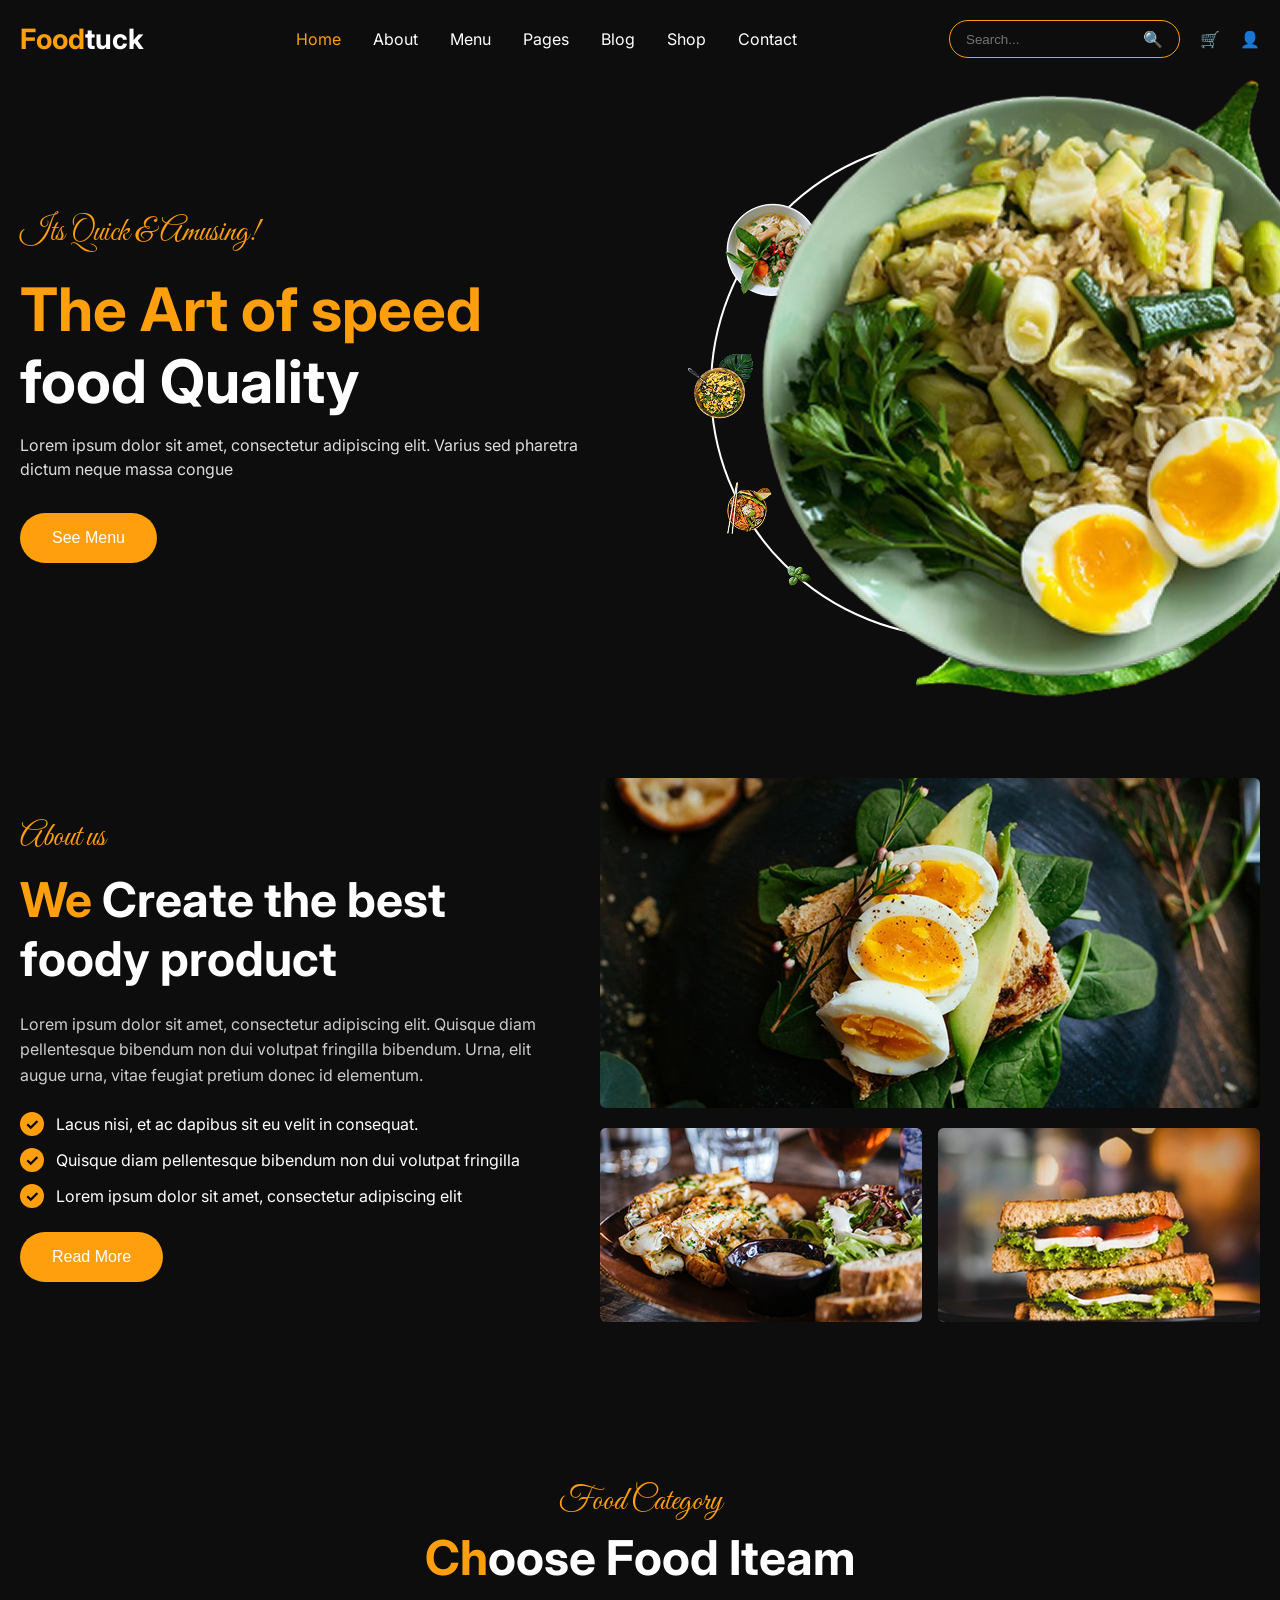
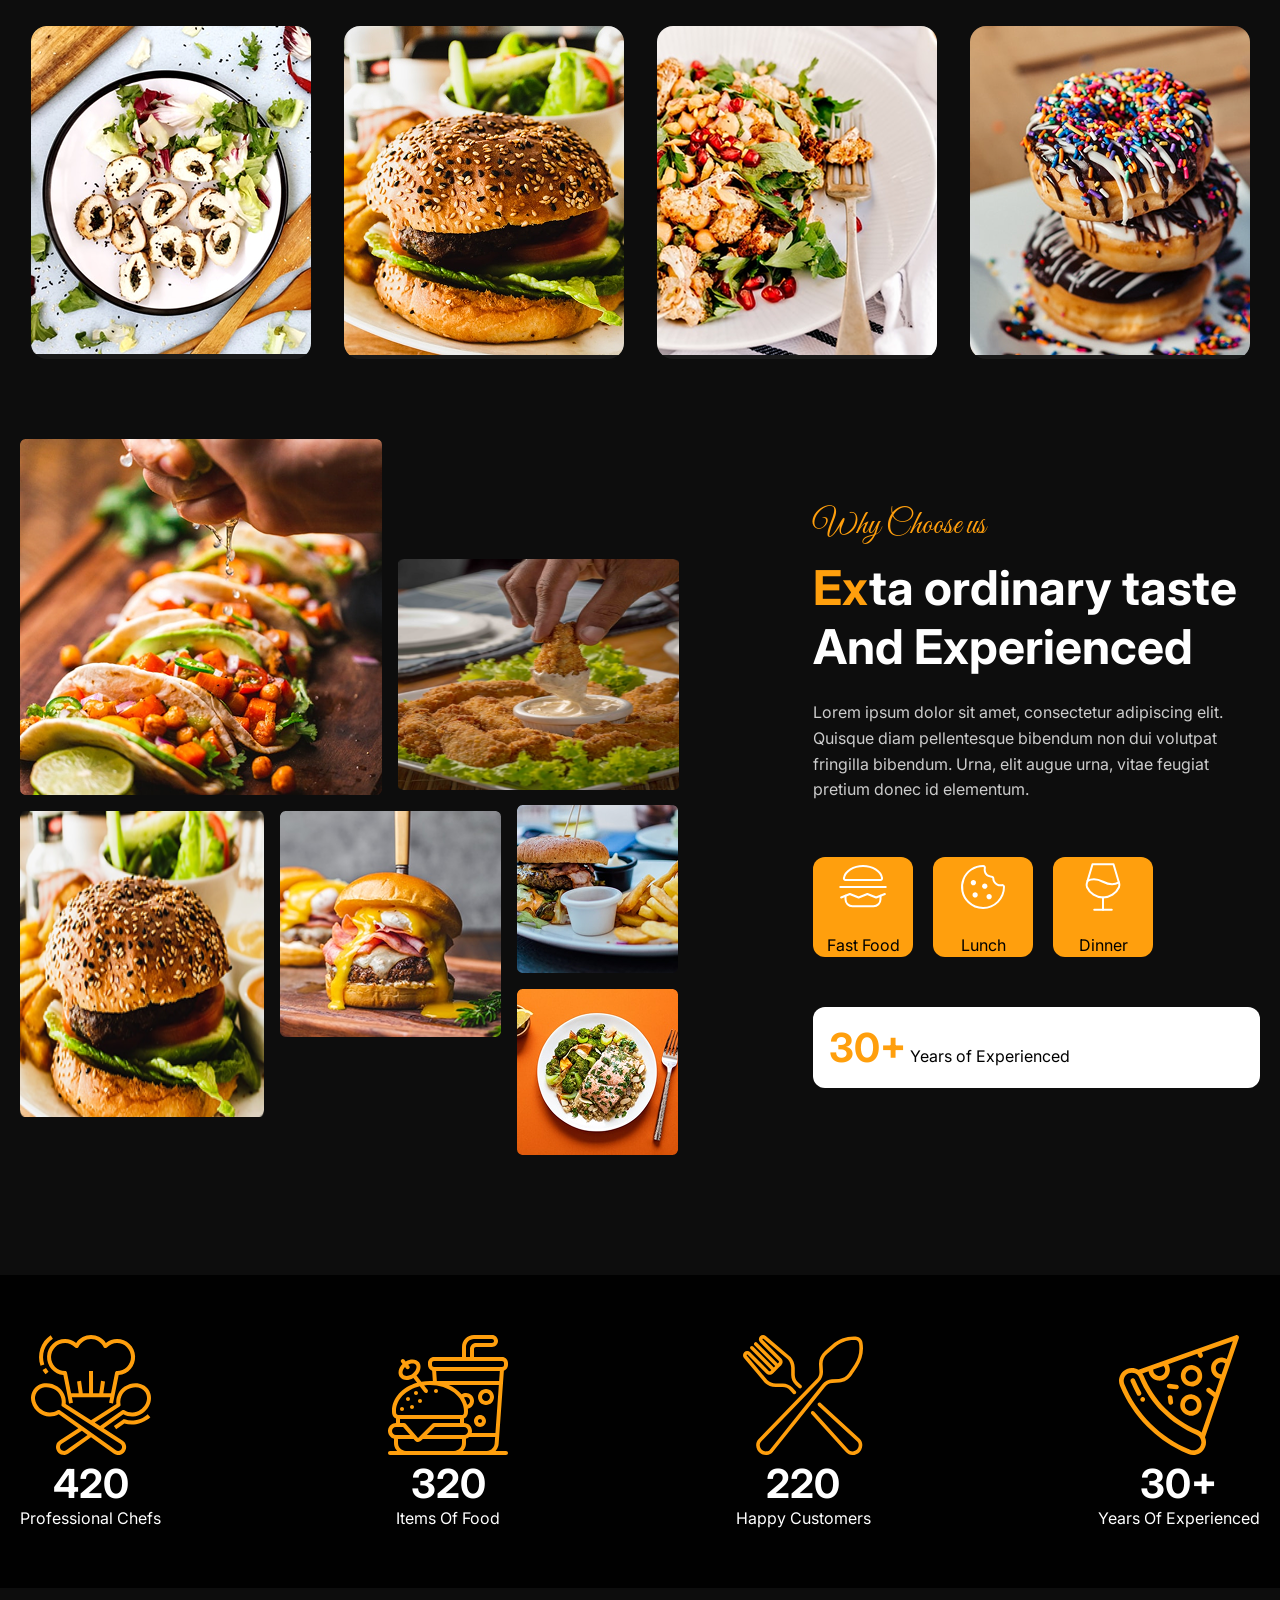
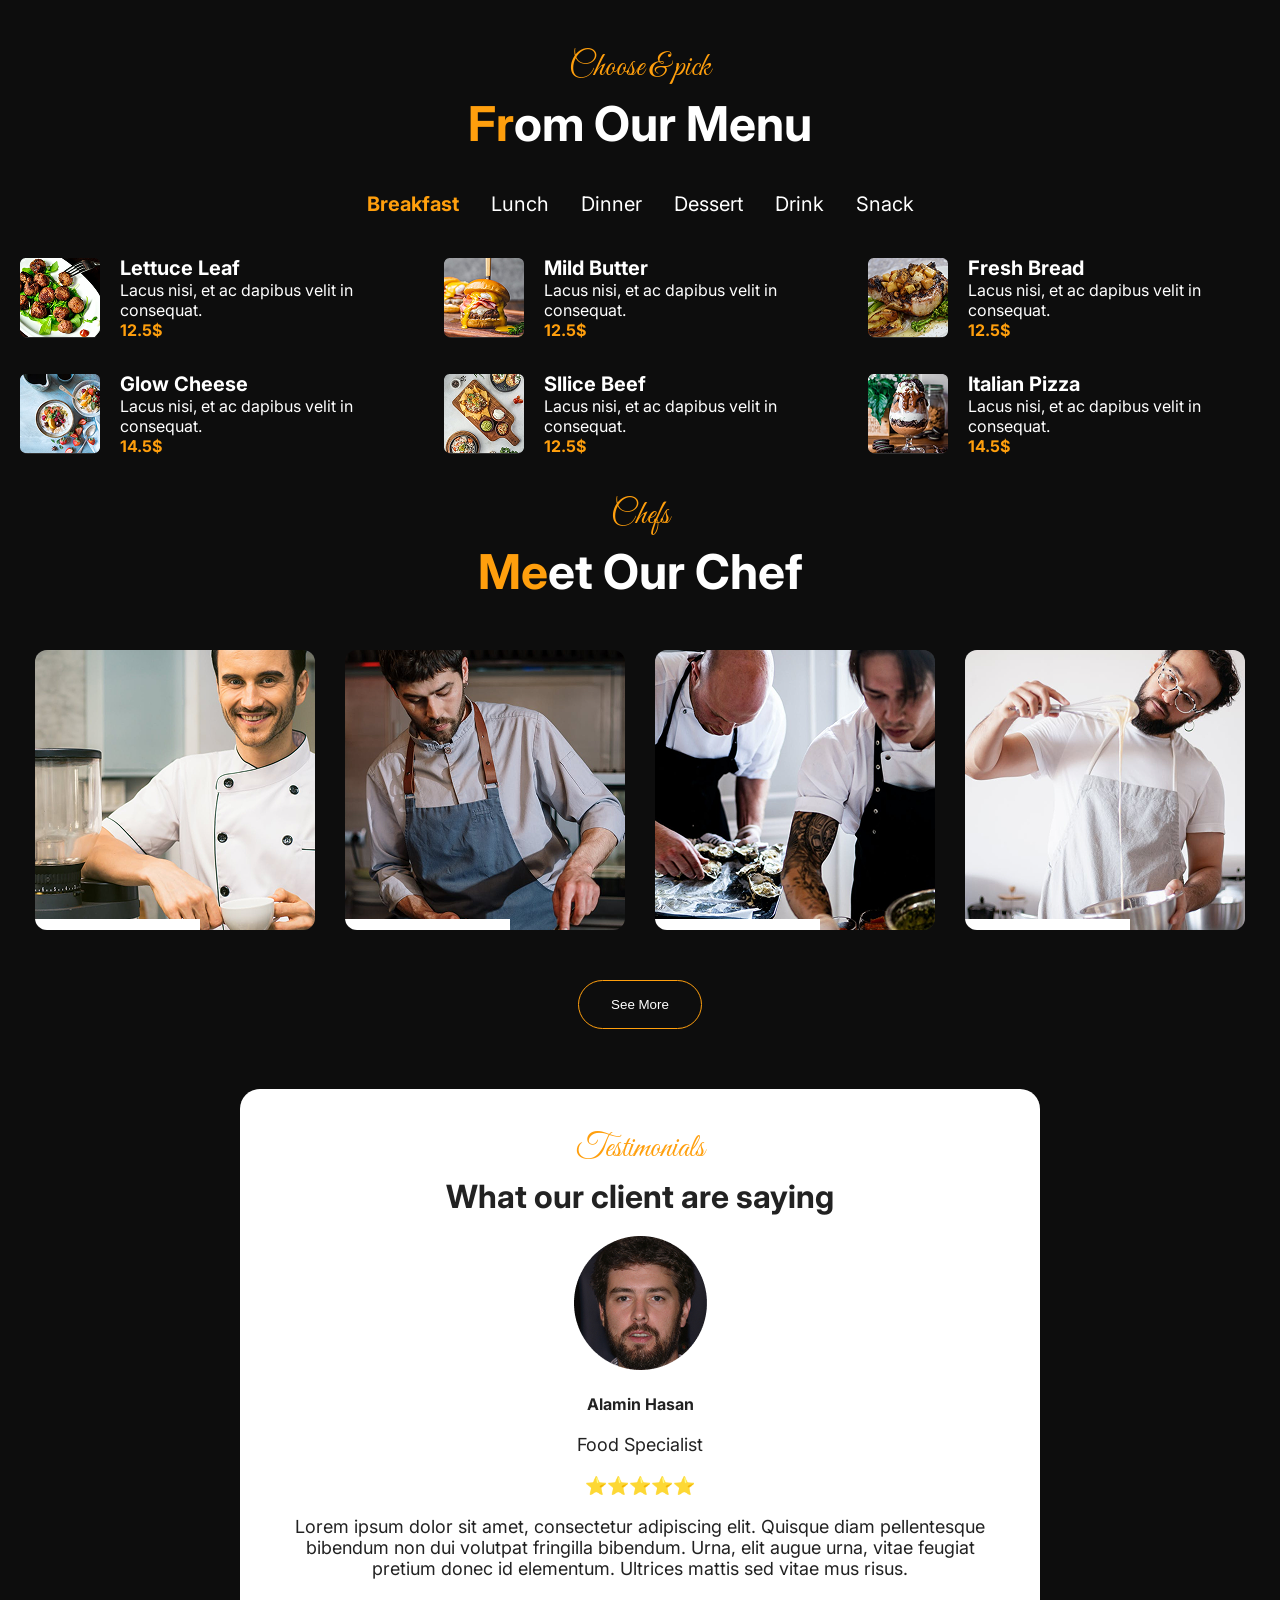
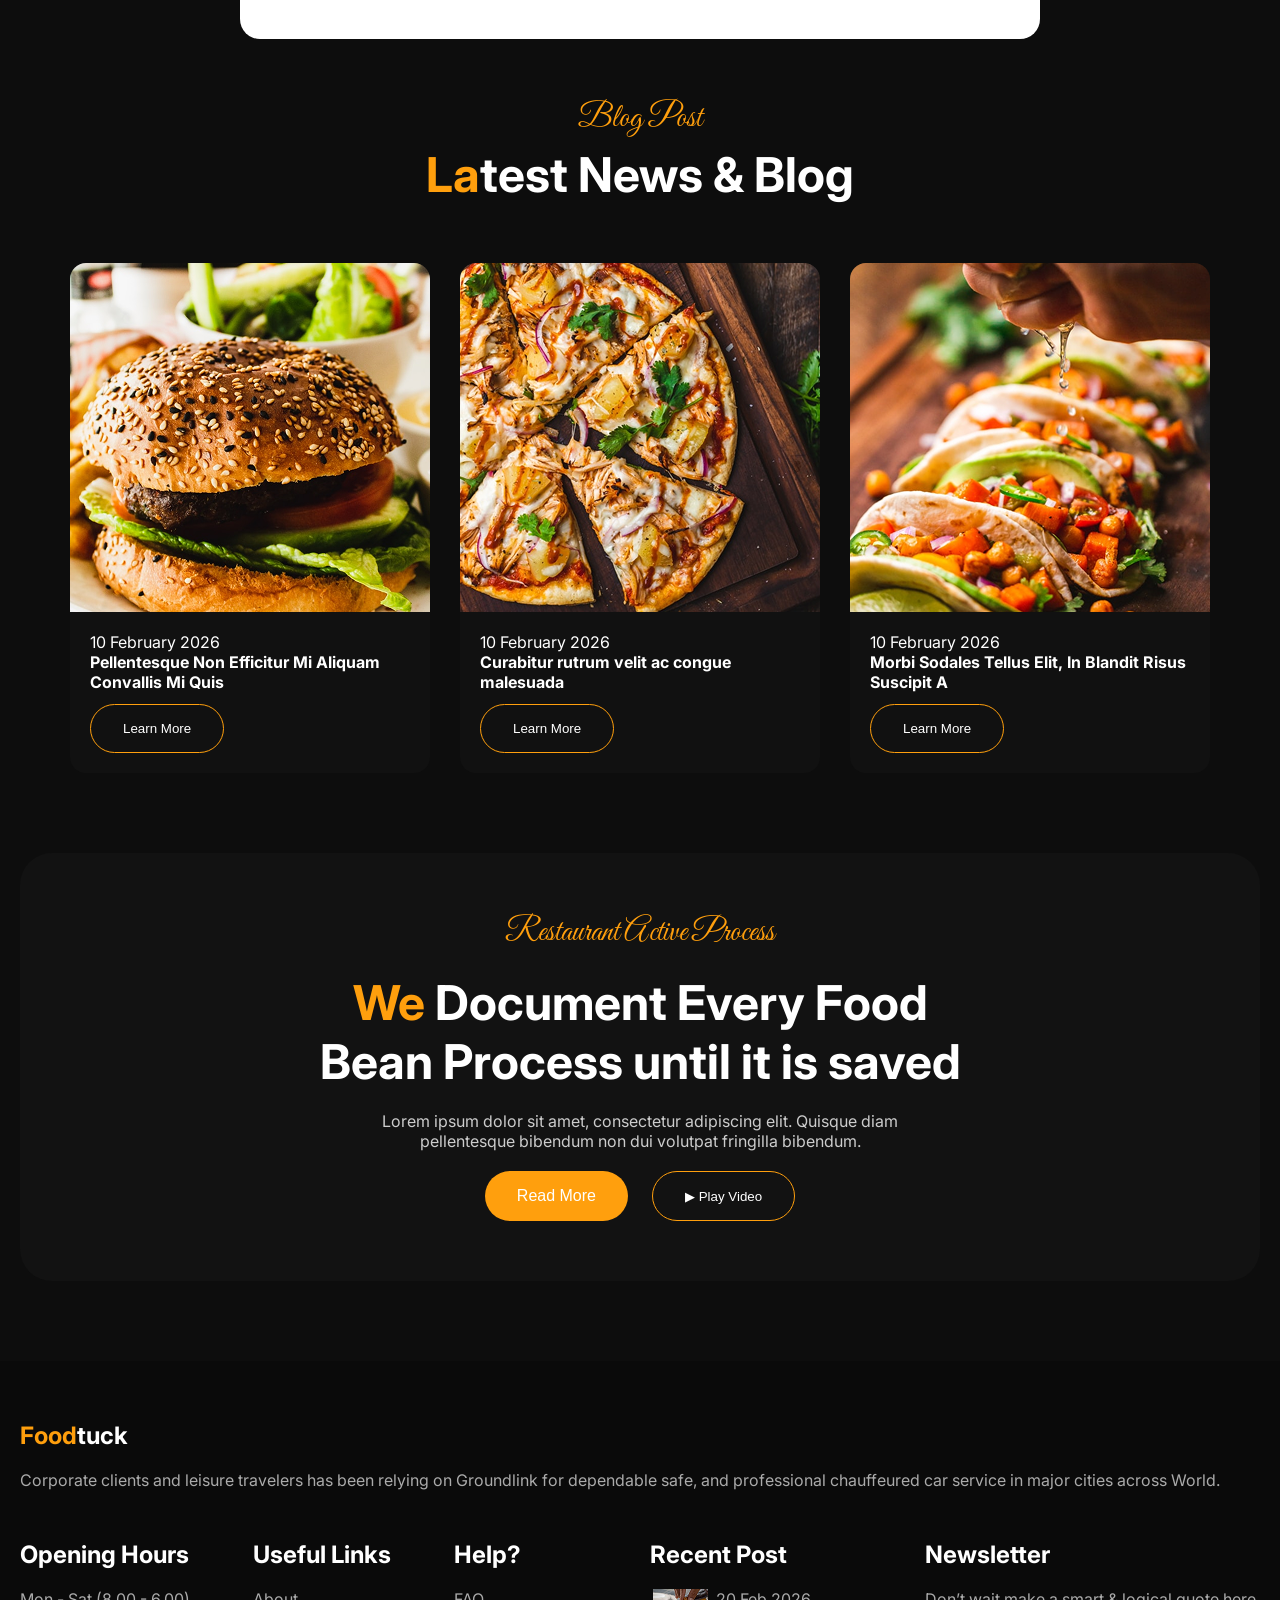
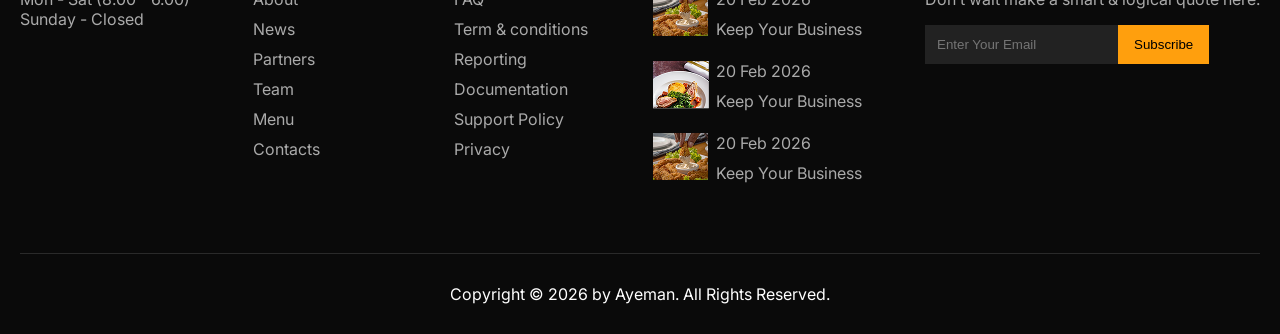
==== commit c590dc2d: "update" ====
--- a/index.html
+++ b/index.html
@@ -4,750 +4,8 @@
   <meta charset="UTF-8">
   <meta name="viewport" content="width=device-width, initial-scale=1.0">
   <title>Foodtuck | Restaurant & Fast Food</title>
-  <style>
-    /* ---------- RESET & GLOBAL ---------- */
-    * {
-      margin: 0;
-      padding: 0;
-      box-sizing: border-box;
-    }
-
-    body {
-      background: #0D0D0D;
-      font-family: 'Inter', sans-serif;
-      overflow-x: auto;
-    }
-
-    /* MAIN WRAPPER */
-    .restaurant {
-      max-width: 1920px;
-      margin: 0 auto;
-      background: #0D0D0D;
-      color: #FFFFFF;
-      overflow-x: hidden;
-    }
-
-    /* UTILITY */
-    .container {
-      max-width: 1320px;
-      margin: 0 auto;
-      padding: 0 20px;
-    }
-
-    /* TYPOGRAPHY & FONTS */
-    .great-vibes {
-      font-family: 'Great Vibes', cursive;
-      font-size: 32px;
-      line-height: 40px;
-      font-weight: 400;
-      color: #FF9F0D;
-    }
-
-    .section-title {
-      font-size: 48px;
-      line-height: 56px;
-      font-weight: 700;
-      text-align: center;
-      margin-bottom: 16px;
-    }
-
-    .section-title span:first-child {
-      color: #FF9F0D;
-    }
-
-    .section-sub {
-      text-align: center;
-      font-family: 'Great Vibes', cursive;
-      font-size: 32px;
-      color: #FF9F0D;
-      margin-bottom: 8px;
-    }
-
-    /* BUTTONS */
-    .btn-primary {
-      background: #FF9F0D;
-      border-radius: 30px;
-      padding: 16px 32px;
-      font-weight: 500;
-      display: inline-block;
-      border: none;
-      color: #FFFFFF;
-      font-size: 16px;
-      cursor: pointer;
-      transition: 0.3s;
-    }
-
-    .btn-primary:hover {
-      background: #e68a00;
-    }
-
-    .btn-outline {
-      background: transparent;
-      border: 1px solid #FF9F0D;
-      border-radius: 30px;
-      padding: 16px 32px;
-      color: #FFFFFF;
-      font-weight: 500;
-      display: inline-block;
-      transition: 0.3s;
-      cursor: pointer;
-    }
-
-    .btn-outline:hover {
-      background: rgba(255, 159, 13, 0.1);
-    }
-
-    /* ---------- NAVBAR (FLEX) ---------- */
-    .navbar {
-      display: flex;
-      justify-content: space-between;
-      align-items: center;
-      padding: 20px 0;
-      flex-wrap: wrap;
-    }
-
-    .logo {
-      font-size: 28px;
-      font-weight: 700;
-    }
-
-    .logo span:first-child {
-      color: #FF9F0D;
-    }
-
-    .nav-links {
-      display: flex;
-      gap: 32px;
-      list-style: none;
-    }
-
-    .nav-links a {
-      color: #FFFFFF;
-      text-decoration: none;
-      font-size: 16px;
-      transition: 0.2s;
-    }
-
-    .nav-links a:hover,
-    .nav-links .active {
-      color: #FF9F0D;
-    }
-
-    .nav-icons {
-      display: flex;
-      gap: 20px;
-      align-items: center;
-    }
-
-    .search-bar {
-      border: 1px solid #FF9F0D;
-      border-radius: 27px;
-      padding: 8px 16px;
-      display: flex;
-      align-items: center;
-      gap: 8px;
-    }
-
-    .search-bar input {
-      background: transparent;
-      border: none;
-      color: #FFFFFF;
-      outline: none;
-    }
-
-    /* ---------- HERO SECTION (FLEX) ---------- */
-    .hero {
-      display: flex;
-      align-items: center;
-      justify-content: space-between;
-      flex-wrap: wrap;
-      gap: 40px;
-      padding: 60px 0;
-    }
-
-    .hero-content {
-      flex: 1;
-      min-width: 280px;
-    }
-
-    .hero-badge {
-      font-family: 'Great Vibes', cursive;
-      font-size: 32px;
-      color: #FF9F0D;
-    }
-
-    .hero-title {
-      font-size: 60px;
-      line-height: 1.2;
-      font-weight: 700;
-      margin: 20px 0 16px;
-    }
-
-    .hero-title span {
-      color: #FF9F0D;
-    }
-
-    .hero-desc {
-      font-size: 16px;
-      line-height: 24px;
-      color: #DDDDDD;
-      margin-bottom: 32px;
-    }
-
-    .hero-buttons {
-      display: flex;
-      gap: 24px;
-      flex-wrap: wrap;
-    }
-
-    .hero-image {
-      flex: 1;
-      display: flex;
-      justify-content: center;
-      position: relative;
-    }
-
-    .circle-bg {
-      width: 500px;
-      height: 500px;
-      border-radius: 50%;
-      border: 2px solid #FFFFFF;
-      position: relative;
-      display: flex;
-      align-items: center;
-      justify-content: center;
-    }
-
-    .hero-img-placeholder {
-      width: 80%;
-      height: 80%;
-      background: linear-gradient(145deg, #3A3A3A, #1F1F1F);
-      border-radius: 32px;
-      display: flex;
-      align-items: center;
-      justify-content: center;
-      font-size: 14px;
-      color: #AAAAAA;
-    }
-
-    /* ---------- ABOUT SECTION (FLEX/GRID) ---------- */
-    .about-section {
-      display: flex;
-      flex-wrap: wrap;
-      gap: 60px;
-      padding: 80px 0;
-      align-items: center;
-    }
-
-    .about-gallery {
-     display: flex;
-     flex-direction: column;
-      gap: 20px;
-    }
-    .card-bottom{
-      display: flex;
-      flex: 1;
-    }
-    .about-gallery .img-card {
-      background: #2A2A2A;
-      border-radius: 12px;
-      display: flex;
-      align-items: center;
-      justify-content: center;
-      color: #AAAAAA;
-    }
-
-    .about-content {
-      flex: 1;
-    }
-
-    .card-bottom{
-      gap:16px;
-    }
-
-    .about-title {
-      font-family: 'Great Vibes', cursive;
-      font-size: 32px;
-      color: #FF9F0D;
-    }
-
-    .about-main-title {
-      font-size: 48px;
-      font-weight: 700;
-      margin: 12px 0 24px;
-    }
-
-    .about-main-title span {
-      color: #FF9F0D;
-    }
-
-    .about-desc {
-      color: #CCCCCC;
-      line-height: 1.6;
-      margin-bottom: 24px;
-    }
-
-    .check-list {
-      display: flex;
-      flex-direction: column;
-      gap: 12px;
-      margin: 24px 0;
-    }
-
-    .check-item {
-      display: flex;
-      align-items: center;
-      gap: 12px;
-    }
-
-    .check-icon {
-      width: 24px;
-      height: 24px;
-      background: #FF9F0D;
-      border-radius: 50%;
-      display: inline-flex;
-      align-items: center;
-      justify-content: center;
-      font-weight: bold;
-      color: #000;
-    }
-
-    /* ---------- FOOD CATEGORY (GRID) ---------- */
-    .food-category {
-      text-align: center;
-      margin: 80px 0;
-    }
-
-    .category-grid {
-      display: flex;
-      flex-wrap: wrap;
-      justify-content: center;
-      gap: 33px;
-      margin-top: 40px;
-    }
-
-    .category-card {
-      width: 280px;
-      background: #1A1A1A;
-      border-radius: 16px;
-      overflow: hidden;
-    }
-
-    .category-img {
-      height: 200px;
-      background: #2C2C2C;
-      display: flex;
-      align-items: center;
-      justify-content: center;
-    }
-
-    .category-info {
-      padding: 16px;
-      background: #FF9F0D;
-      color: #000000;
-      font-weight: bold;
-    }
-
-    /* ---------- WHY CHOOSE US (FLEX) ---------- */
-    .why-choose {
-      display: flex;
-      flex-wrap: wrap;
-      gap: 50px;
-      padding: 80px 0;
-    }
-
-    .why-images {
-      flex: 1;
-      display: grid;
-      grid-template-columns: repeat(2, 1fr);
-      gap: 16px;
-    }
-
-    .img-placeholder-sm {
-      background: #2A2A2A;
-      border-radius: 12px;
-      height: 160px;
-      display: flex;
-      align-items: center;
-      justify-content: center;
-    }
-
-    .why-content {
-      flex: 1;
-      display: flex;
-      flex-direction: column;
-      justify-content: center;
-      margin-left: 135px;
-    }
-
-    .features-icons {
-      display: flex;
-      gap: 20px;
-      margin: 30px 0;
-    }
-
-    .feature-box {
-      background: #FF9F0D;
-      width: 100px;
-      height: 100px;
-      border-radius: 12px;
-      display: flex;
-      flex-direction: column;
-      align-items: center;
-      justify-content: center;
-      color: #000000;
-    }
-
-    .stats-mini {
-      background: #FFFFFF;
-      border-radius: 12px;
-      padding: 16px;
-      margin-top: 20px;
-      color: #000000;
-    }
-
-    .stats-mini span {
-      color: #FF9F0D;
-      font-size: 40px;
-      font-weight: bold;
-    }
-
-    /* ---------- STATS BAR (FLEX) ---------- */
-    .stats-bar {
-      background: rgba(0, 0, 0, 0.7);
-      padding: 60px 0;
-      margin: 60px 0;
-      background-image: linear-gradient(rgba(0,0,0,0.8), rgba(0,0,0,0.8)), url('./img/fish.png');
-    }
-
-    .stats-container {
-      display: flex;
-      justify-content: space-between;
-      flex-wrap: wrap;
-      gap: 40px;
-      text-align: center;
-    }
-
-    .stat-item h3 {
-      font-size: 40px;
-      font-weight: 700;
-    }
-
-    /* ---------- MENU SECTION (TABS + GRID) ---------- */
-    .menu-tabs {
-      display: flex;
-      justify-content: center;
-      gap: 32px;
-      flex-wrap: wrap;
-      margin: 40px 0;
-    }
-
-    .tab {
-      font-size: 20px;
-      cursor: pointer;
-      color: #FFFFFF;
-    }
-
-    .tab.active {
-      color: #FF9F0D;
-      font-weight: bold;
-    }
-
-    .menu-grid {
-      display: grid;
-      grid-template-columns: repeat(auto-fill, minmax(360px, 1fr));
-      gap: 32px;
-      margin: 40px 0;
-    }
-
-    .menu-item {
-      display: flex;
-      gap: 20px;
-      align-items: center;
-    }
-
-    .menu-img {
-      width: 80px;
-      height: 80px;
-      background: #333333;
-      border-radius: 8px;
-      flex-shrink: 0;
-    }
-
-    .menu-details h4 {
-      font-size: 20px;
-      font-weight: 700;
-    }
-
-    .price {
-      color: #FF9F0D;
-      font-weight: bold;
-    }
-
-    /* ---------- CHEFS GRID (FLEX) ---------- */
-    .chefs-grid {
-      display: flex;
-      flex-wrap: wrap;
-      justify-content: center;
-      gap: 30px;
-      margin: 50px 0;
-    }
-
-    .chef-card {
-      width: 280px;
-      background: #1E1E1E;
-      border-radius: 12px;
-      overflow: hidden;
-      text-align: center;
-    }
-
-    .chef-img {
-      height: 280px;
-      background: #2C2C2C;
-      display: flex;
-      align-items: center;
-      justify-content: center;
-    }
-
-    .chef-name {
-      margin: 16px 0 4px;
-      font-weight: bold;
-    }
-
-    /* ---------- TESTIMONIALS ---------- */
-    .testimonial {
-      background: #FFFFFF;
-      color: #222222;
-      padding: 40px;
-      border-radius: 20px;
-      text-align: center;
-      max-width: 800px;
-      margin: 60px auto;
-      position: relative;
-    }
-
-    .testimonial p {
-      font-size: 18px;
-      margin: 20px 0;
-    }
-
-    /* ---------- BLOG GRID ---------- */
-    .blog-grid {
-      display: flex;
-      flex-wrap: wrap;
-      gap: 30px;
-      justify-content: center;
-      margin: 60px 0;
-    }
-
-    .blog-card {
-      width: 360px;
-      background: #111111;
-      border-radius: 16px;
-      overflow: hidden;
-    }
-
-    .blog-img {
-      background: #2A2A2A;
-      display: flex;
-      align-items: center;
-      justify-content: center;
-    }
-
-    .blog-content {
-      padding: 20px;
-    }
-
-    /* ---------- ACTIVE PROCESS (VIDEO SECTION) ---------- */
-    .active-process {
-      background: #121212;
-      border-radius: 32px;
-      padding: 60px 40px;
-      text-align: center;
-      margin: 80px auto;
-    }
-
-    /* ---------- FOOTER (FLEX GRID) ---------- */
-    .footer {
-      background: #0A0A0A;
-      padding: 60px 0 30px;
-      margin-top: 80px;
-    }
-
-    .footer-grid {
-      display: flex;
-      flex-wrap: wrap;
-      justify-content: space-between;
-      gap: 40px;
-    }
-
-    .footer-col h4 {
-      font-size: 24px;
-      margin-bottom: 20px;
-    }
-
-    .footer-col p,
-    .footer-col li {
-      color: #AAAAAA;
-      list-style: none;
-      margin-bottom: 10px;
-    }
-
-    .newsletter {
-      display: flex;
-      margin-top: 16px;
-    }
-
-    .newsletter input {
-      padding: 12px;
-      background: #222222;
-      border: none;
-      color: white;
-    }
-
-    .newsletter button {
-      background: #FF9F0D;
-      border: none;
-      padding: 0 16px;
-      cursor: pointer;
-    }
-
-    /* ---------- RESPONSIVE ---------- */
-    @media (max-width: 1024px) {
-      .navbar {
-        flex-direction: column;
-        gap: 20px;
-      }
-      .hero-title {
-        font-size: 42px;
-      }
-      .section-title {
-        font-size: 36px;
-      }
-      .circle-bg {
-        width: 350px;
-        height: 350px;
-      }
-    }
-
-    @media (max-width: 768px) {
-      .about-main-title {
-        font-size: 32px;
-      }
-      .stats-container {
-        justify-content: center;
-      }
-      .footer-grid {
-        flex-direction: column;
-      }
-    }
-
-    .first{
-      position: absolute;
-      top:60px;
-      left:10px;
-      
-    }
-
-    .second{
-      position: absolute;
-      left:-30px;
-    }
-
-    .third{
-      position: absolute;
-      bottom:20%;
-      left:1%;
-    }
-
-    .forth{
-      position: absolute;
-      bottom: 10%;
-      left: 15%;
-    }
-
-    .bl{
-      position: absolute;
-      right: -30%;
-      z-index: 2;
-    }
-
-    .list{
-      position: absolute;
-      right: -30%;
-      z-index: 1;
-    }
-    
-    .one{
-      width: 660px;
-    }
-    /* Точные размеры как в исходном коде (без адаптива) */
-.why-chose-us__gallery {
-  position: relative;
-  width: 658px;
-  height: 716px;
-}
-
-.gallery-grid {
-  position: relative;
-  width: 100%;
-  height: 100%;
-}
-
-.gallery-img--1 {
-  position: absolute;
-  left: 0px;
-  top: 0px;
-  width: 362px;
-  height: 356px;
-}
-
-.gallery-img--2 {
-  position: absolute;
-  left: 0px;
-  top: 372px;
-  width: 244px;
-  height: 306px;
-}
-
-.gallery-img--3 {
-  position: absolute;
-  left: 378px;
-  top: 120px;
-  width: 281px;
-  height: 231px;
-}
-
-.gallery-img--4 {
-  position: absolute;
-  left: 260px;
-  top: 372px;
-  width: 221px;
-  height: 226px;
-}
-
-.gallery-img--5 {
-  position: absolute;
-  left: 497px;
-  top: 366px;
-  width: 161px;
-  height: 168px;
-}
-
-.gallery-img--6 {
-  position: absolute;
-  left: 497px;
-  top: 550px;
-  width: 161px;
-  height: 166px;
-}
-
-.choosing{
-  display: flex;
-  padding-bottom: 60px;
-}
-  </style>
   <link href="https://fonts.googleapis.com/css2?family=Inter:opsz,wght@14..32,300;14..32,400;14..32,500;14..32,600;14..32,700&family=Great+Vibes&display=swap" rel="stylesheet">
+  <link rel="stylesheet" href="./css/style.css">
 </head>
 <body>
 <div class="restaurant">
--- a/css/style.css
+++ b/css/style.css
@@ -0,0 +1,740 @@
+* {
+      margin: 0;
+      padding: 0;
+      box-sizing: border-box;
+    }
+
+    body {
+      background: #0D0D0D;
+      font-family: 'Inter', sans-serif;
+      overflow-x: auto;
+    }
+
+    /* MAIN WRAPPER */
+    .restaurant {
+      max-width: 1920px;
+      margin: 0 auto;
+      background: #0D0D0D;
+      color: #FFFFFF;
+      overflow-x: hidden;
+    }
+
+    /* UTILITY */
+    .container {
+      max-width: 1320px;
+      margin: 0 auto;
+      padding: 0 20px;
+    }
+
+    /* TYPOGRAPHY & FONTS */
+    .great-vibes {
+      font-family: 'Great Vibes', cursive;
+      font-size: 32px;
+      line-height: 40px;
+      font-weight: 400;
+      color: #FF9F0D;
+    }
+
+    .section-title {
+      font-size: 48px;
+      line-height: 56px;
+      font-weight: 700;
+      text-align: center;
+      margin-bottom: 16px;
+    }
+
+    .section-title span:first-child {
+      color: #FF9F0D;
+    }
+
+    .section-sub {
+      text-align: center;
+      font-family: 'Great Vibes', cursive;
+      font-size: 32px;
+      color: #FF9F0D;
+      margin-bottom: 8px;
+    }
+
+    /* BUTTONS */
+    .btn-primary {
+      background: #FF9F0D;
+      border-radius: 30px;
+      padding: 16px 32px;
+      font-weight: 500;
+      display: inline-block;
+      border: none;
+      color: #FFFFFF;
+      font-size: 16px;
+      cursor: pointer;
+      transition: 0.3s;
+    }
+
+    .btn-primary:hover {
+      background: #e68a00;
+    }
+
+    .btn-outline {
+      background: transparent;
+      border: 1px solid #FF9F0D;
+      border-radius: 30px;
+      padding: 16px 32px;
+      color: #FFFFFF;
+      font-weight: 500;
+      display: inline-block;
+      transition: 0.3s;
+      cursor: pointer;
+    }
+
+    .btn-outline:hover {
+      background: rgba(255, 159, 13, 0.1);
+    }
+
+    /* ---------- NAVBAR (FLEX) ---------- */
+    .navbar {
+      display: flex;
+      justify-content: space-between;
+      align-items: center;
+      padding: 20px 0;
+      flex-wrap: wrap;
+    }
+
+    .logo {
+      font-size: 28px;
+      font-weight: 700;
+    }
+
+    .logo span:first-child {
+      color: #FF9F0D;
+    }
+
+    .nav-links {
+      display: flex;
+      gap: 32px;
+      list-style: none;
+    }
+
+    .nav-links a {
+      color: #FFFFFF;
+      text-decoration: none;
+      font-size: 16px;
+      transition: 0.2s;
+    }
+
+    .nav-links a:hover,
+    .nav-links .active {
+      color: #FF9F0D;
+    }
+
+    .nav-icons {
+      display: flex;
+      gap: 20px;
+      align-items: center;
+    }
+
+    .search-bar {
+      border: 1px solid #FF9F0D;
+      border-radius: 27px;
+      padding: 8px 16px;
+      display: flex;
+      align-items: center;
+      gap: 8px;
+    }
+
+    .search-bar input {
+      background: transparent;
+      border: none;
+      color: #FFFFFF;
+      outline: none;
+    }
+
+    /* ---------- HERO SECTION (FLEX) ---------- */
+    .hero {
+      display: flex;
+      align-items: center;
+      justify-content: space-between;
+      flex-wrap: wrap;
+      gap: 40px;
+      padding: 60px 0;
+    }
+
+    .hero-content {
+      flex: 1;
+      min-width: 280px;
+    }
+
+    .hero-badge {
+      font-family: 'Great Vibes', cursive;
+      font-size: 32px;
+      color: #FF9F0D;
+    }
+
+    .hero-title {
+      font-size: 60px;
+      line-height: 1.2;
+      font-weight: 700;
+      margin: 20px 0 16px;
+    }
+
+    .hero-title span {
+      color: #FF9F0D;
+    }
+
+    .hero-desc {
+      font-size: 16px;
+      line-height: 24px;
+      color: #DDDDDD;
+      margin-bottom: 32px;
+    }
+
+    .hero-buttons {
+      display: flex;
+      gap: 24px;
+      flex-wrap: wrap;
+    }
+
+    .hero-image {
+      flex: 1;
+      display: flex;
+      justify-content: center;
+      position: relative;
+    }
+
+    .circle-bg {
+      width: 500px;
+      height: 500px;
+      border-radius: 50%;
+      border: 2px solid #FFFFFF;
+      position: relative;
+      display: flex;
+      align-items: center;
+      justify-content: center;
+    }
+
+    .hero-img-placeholder {
+      width: 80%;
+      height: 80%;
+      background: linear-gradient(145deg, #3A3A3A, #1F1F1F);
+      border-radius: 32px;
+      display: flex;
+      align-items: center;
+      justify-content: center;
+      font-size: 14px;
+      color: #AAAAAA;
+    }
+
+    /* ---------- ABOUT SECTION (FLEX/GRID) ---------- */
+    .about-section {
+      display: flex;
+      flex-wrap: wrap;
+      gap: 60px;
+      padding: 80px 0;
+      align-items: center;
+    }
+
+    .about-gallery {
+     display: flex;
+     flex-direction: column;
+      gap: 20px;
+    }
+    .card-bottom{
+      display: flex;
+      flex: 1;
+    }
+    .about-gallery .img-card {
+      background: #2A2A2A;
+      border-radius: 12px;
+      display: flex;
+      align-items: center;
+      justify-content: center;
+      color: #AAAAAA;
+    }
+
+    .about-content {
+      flex: 1;
+    }
+
+    .card-bottom{
+      gap:16px;
+    }
+
+    .about-title {
+      font-family: 'Great Vibes', cursive;
+      font-size: 32px;
+      color: #FF9F0D;
+    }
+
+    .about-main-title {
+      font-size: 48px;
+      font-weight: 700;
+      margin: 12px 0 24px;
+    }
+
+    .about-main-title span {
+      color: #FF9F0D;
+    }
+
+    .about-desc {
+      color: #CCCCCC;
+      line-height: 1.6;
+      margin-bottom: 24px;
+    }
+
+    .check-list {
+      display: flex;
+      flex-direction: column;
+      gap: 12px;
+      margin: 24px 0;
+    }
+
+    .check-item {
+      display: flex;
+      align-items: center;
+      gap: 12px;
+    }
+
+    .check-icon {
+      width: 24px;
+      height: 24px;
+      background: #FF9F0D;
+      border-radius: 50%;
+      display: inline-flex;
+      align-items: center;
+      justify-content: center;
+      font-weight: bold;
+      color: #000;
+    }
+
+    /* ---------- FOOD CATEGORY (GRID) ---------- */
+    .food-category {
+      text-align: center;
+      margin: 80px 0;
+    }
+
+    .category-grid {
+      display: flex;
+      flex-wrap: wrap;
+      justify-content: center;
+      gap: 33px;
+      margin-top: 40px;
+    }
+
+    .category-card {
+      width: 280px;
+      background: #1A1A1A;
+      border-radius: 16px;
+      overflow: hidden;
+    }
+
+    .category-img {
+      height: 200px;
+      background: #2C2C2C;
+      display: flex;
+      align-items: center;
+      justify-content: center;
+    }
+
+    .category-info {
+      padding: 16px;
+      background: #FF9F0D;
+      color: #000000;
+      font-weight: bold;
+    }
+
+    /* ---------- WHY CHOOSE US (FLEX) ---------- */
+    .why-choose {
+      display: flex;
+      flex-wrap: wrap;
+      gap: 50px;
+      padding: 80px 0;
+    }
+
+    .why-images {
+      flex: 1;
+      display: grid;
+      grid-template-columns: repeat(2, 1fr);
+      gap: 16px;
+    }
+
+    .img-placeholder-sm {
+      background: #2A2A2A;
+      border-radius: 12px;
+      height: 160px;
+      display: flex;
+      align-items: center;
+      justify-content: center;
+    }
+
+    .why-content {
+      flex: 1;
+      display: flex;
+      flex-direction: column;
+      justify-content: center;
+      margin-left: 135px;
+    }
+
+    .features-icons {
+      display: flex;
+      gap: 20px;
+      margin: 30px 0;
+    }
+
+    .feature-box {
+      background: #FF9F0D;
+      width: 100px;
+      height: 100px;
+      border-radius: 12px;
+      display: flex;
+      flex-direction: column;
+      align-items: center;
+      justify-content: center;
+      color: #000000;
+    }
+
+    .stats-mini {
+      background: #FFFFFF;
+      border-radius: 12px;
+      padding: 16px;
+      margin-top: 20px;
+      color: #000000;
+    }
+
+    .stats-mini span {
+      color: #FF9F0D;
+      font-size: 40px;
+      font-weight: bold;
+    }
+
+    /* ---------- STATS BAR (FLEX) ---------- */
+    .stats-bar {
+      background: rgba(0, 0, 0, 0.7);
+      padding: 60px 0;
+      margin: 60px 0;
+      background-image: linear-gradient(rgba(0,0,0,0.8), rgba(0,0,0,0.8)), url('./img/fish.png');
+    }
+
+    .stats-container {
+      display: flex;
+      justify-content: space-between;
+      flex-wrap: wrap;
+      gap: 40px;
+      text-align: center;
+    }
+
+    .stat-item h3 {
+      font-size: 40px;
+      font-weight: 700;
+    }
+
+    /* ---------- MENU SECTION (TABS + GRID) ---------- */
+    .menu-tabs {
+      display: flex;
+      justify-content: center;
+      gap: 32px;
+      flex-wrap: wrap;
+      margin: 40px 0;
+    }
+
+    .tab {
+      font-size: 20px;
+      cursor: pointer;
+      color: #FFFFFF;
+    }
+
+    .tab.active {
+      color: #FF9F0D;
+      font-weight: bold;
+    }
+
+    .menu-grid {
+      display: grid;
+      grid-template-columns: repeat(auto-fill, minmax(360px, 1fr));
+      gap: 32px;
+      margin: 40px 0;
+    }
+
+    .menu-item {
+      display: flex;
+      gap: 20px;
+      align-items: center;
+    }
+
+    .menu-img {
+      width: 80px;
+      height: 80px;
+      background: #333333;
+      border-radius: 8px;
+      flex-shrink: 0;
+    }
+
+    .menu-details h4 {
+      font-size: 20px;
+      font-weight: 700;
+    }
+
+    .price {
+      color: #FF9F0D;
+      font-weight: bold;
+    }
+
+    /* ---------- CHEFS GRID (FLEX) ---------- */
+    .chefs-grid {
+      display: flex;
+      flex-wrap: wrap;
+      justify-content: center;
+      gap: 30px;
+      margin: 50px 0;
+    }
+
+    .chef-card {
+      width: 280px;
+      background: #1E1E1E;
+      border-radius: 12px;
+      overflow: hidden;
+      text-align: center;
+    }
+
+    .chef-img {
+      height: 280px;
+      background: #2C2C2C;
+      display: flex;
+      align-items: center;
+      justify-content: center;
+    }
+
+    .chef-name {
+      margin: 16px 0 4px;
+      font-weight: bold;
+    }
+
+    /* ---------- TESTIMONIALS ---------- */
+    .testimonial {
+      background: #FFFFFF;
+      color: #222222;
+      padding: 40px;
+      border-radius: 20px;
+      text-align: center;
+      max-width: 800px;
+      margin: 60px auto;
+      position: relative;
+    }
+
+    .testimonial p {
+      font-size: 18px;
+      margin: 20px 0;
+    }
+
+    /* ---------- BLOG GRID ---------- */
+    .blog-grid {
+      display: flex;
+      flex-wrap: wrap;
+      gap: 30px;
+      justify-content: center;
+      margin: 60px 0;
+    }
+
+    .blog-card {
+      width: 360px;
+      background: #111111;
+      border-radius: 16px;
+      overflow: hidden;
+    }
+
+    .blog-img {
+      background: #2A2A2A;
+      display: flex;
+      align-items: center;
+      justify-content: center;
+    }
+
+    .blog-content {
+      padding: 20px;
+    }
+
+    /* ---------- ACTIVE PROCESS (VIDEO SECTION) ---------- */
+    .active-process {
+      background: #121212;
+      border-radius: 32px;
+      padding: 60px 40px;
+      text-align: center;
+      margin: 80px auto;
+    }
+
+    /* ---------- FOOTER (FLEX GRID) ---------- */
+    .footer {
+      background: #0A0A0A;
+      padding: 60px 0 30px;
+      margin-top: 80px;
+    }
+
+    .footer-grid {
+      display: flex;
+      flex-wrap: wrap;
+      justify-content: space-between;
+      gap: 40px;
+    }
+
+    .footer-col h4 {
+      font-size: 24px;
+      margin-bottom: 20px;
+    }
+
+    .footer-col p,
+    .footer-col li {
+      color: #AAAAAA;
+      list-style: none;
+      margin-bottom: 10px;
+    }
+
+    .newsletter {
+      display: flex;
+      margin-top: 16px;
+    }
+
+    .newsletter input {
+      padding: 12px;
+      background: #222222;
+      border: none;
+      color: white;
+    }
+
+    .newsletter button {
+      background: #FF9F0D;
+      border: none;
+      padding: 0 16px;
+      cursor: pointer;
+    }
+
+    /* ---------- RESPONSIVE ---------- */
+    @media (max-width: 1024px) {
+      .navbar {
+        flex-direction: column;
+        gap: 20px;
+      }
+      .hero-title {
+        font-size: 42px;
+      }
+      .section-title {
+        font-size: 36px;
+      }
+      .circle-bg {
+        width: 350px;
+        height: 350px;
+      }
+    }
+
+    @media (max-width: 768px) {
+      .about-main-title {
+        font-size: 32px;
+      }
+      .stats-container {
+        justify-content: center;
+      }
+      .footer-grid {
+        flex-direction: column;
+      }
+    }
+
+    .first{
+      position: absolute;
+      top:60px;
+      left:10px;
+      
+    }
+
+    .second{
+      position: absolute;
+      left:-30px;
+    }
+
+    .third{
+      position: absolute;
+      bottom:20%;
+      left:1%;
+    }
+
+    .forth{
+      position: absolute;
+      bottom: 10%;
+      left: 15%;
+    }
+
+    .bl{
+      position: absolute;
+      right: -30%;
+      z-index: 2;
+    }
+
+    .list{
+      position: absolute;
+      right: -30%;
+      z-index: 1;
+    }
+    
+    .one{
+      width: 660px;
+    }
+    /* Точные размеры как в исходном коде (без адаптива) */
+.why-chose-us__gallery {
+  position: relative;
+  width: 658px;
+  height: 716px;
+}
+
+.gallery-grid {
+  position: relative;
+  width: 100%;
+  height: 100%;
+}
+
+.gallery-img--1 {
+  position: absolute;
+  left: 0px;
+  top: 0px;
+  width: 362px;
+  height: 356px;
+}
+
+.gallery-img--2 {
+  position: absolute;
+  left: 0px;
+  top: 372px;
+  width: 244px;
+  height: 306px;
+}
+
+.gallery-img--3 {
+  position: absolute;
+  left: 378px;
+  top: 120px;
+  width: 281px;
+  height: 231px;
+}
+
+.gallery-img--4 {
+  position: absolute;
+  left: 260px;
+  top: 372px;
+  width: 221px;
+  height: 226px;
+}
+
+.gallery-img--5 {
+  position: absolute;
+  left: 497px;
+  top: 366px;
+  width: 161px;
+  height: 168px;
+}
+
+.gallery-img--6 {
+  position: absolute;
+  left: 497px;
+  top: 550px;
+  width: 161px;
+  height: 166px;
+}
+
+.choosing{
+  display: flex;
+  padding-bottom: 60px;
+}
